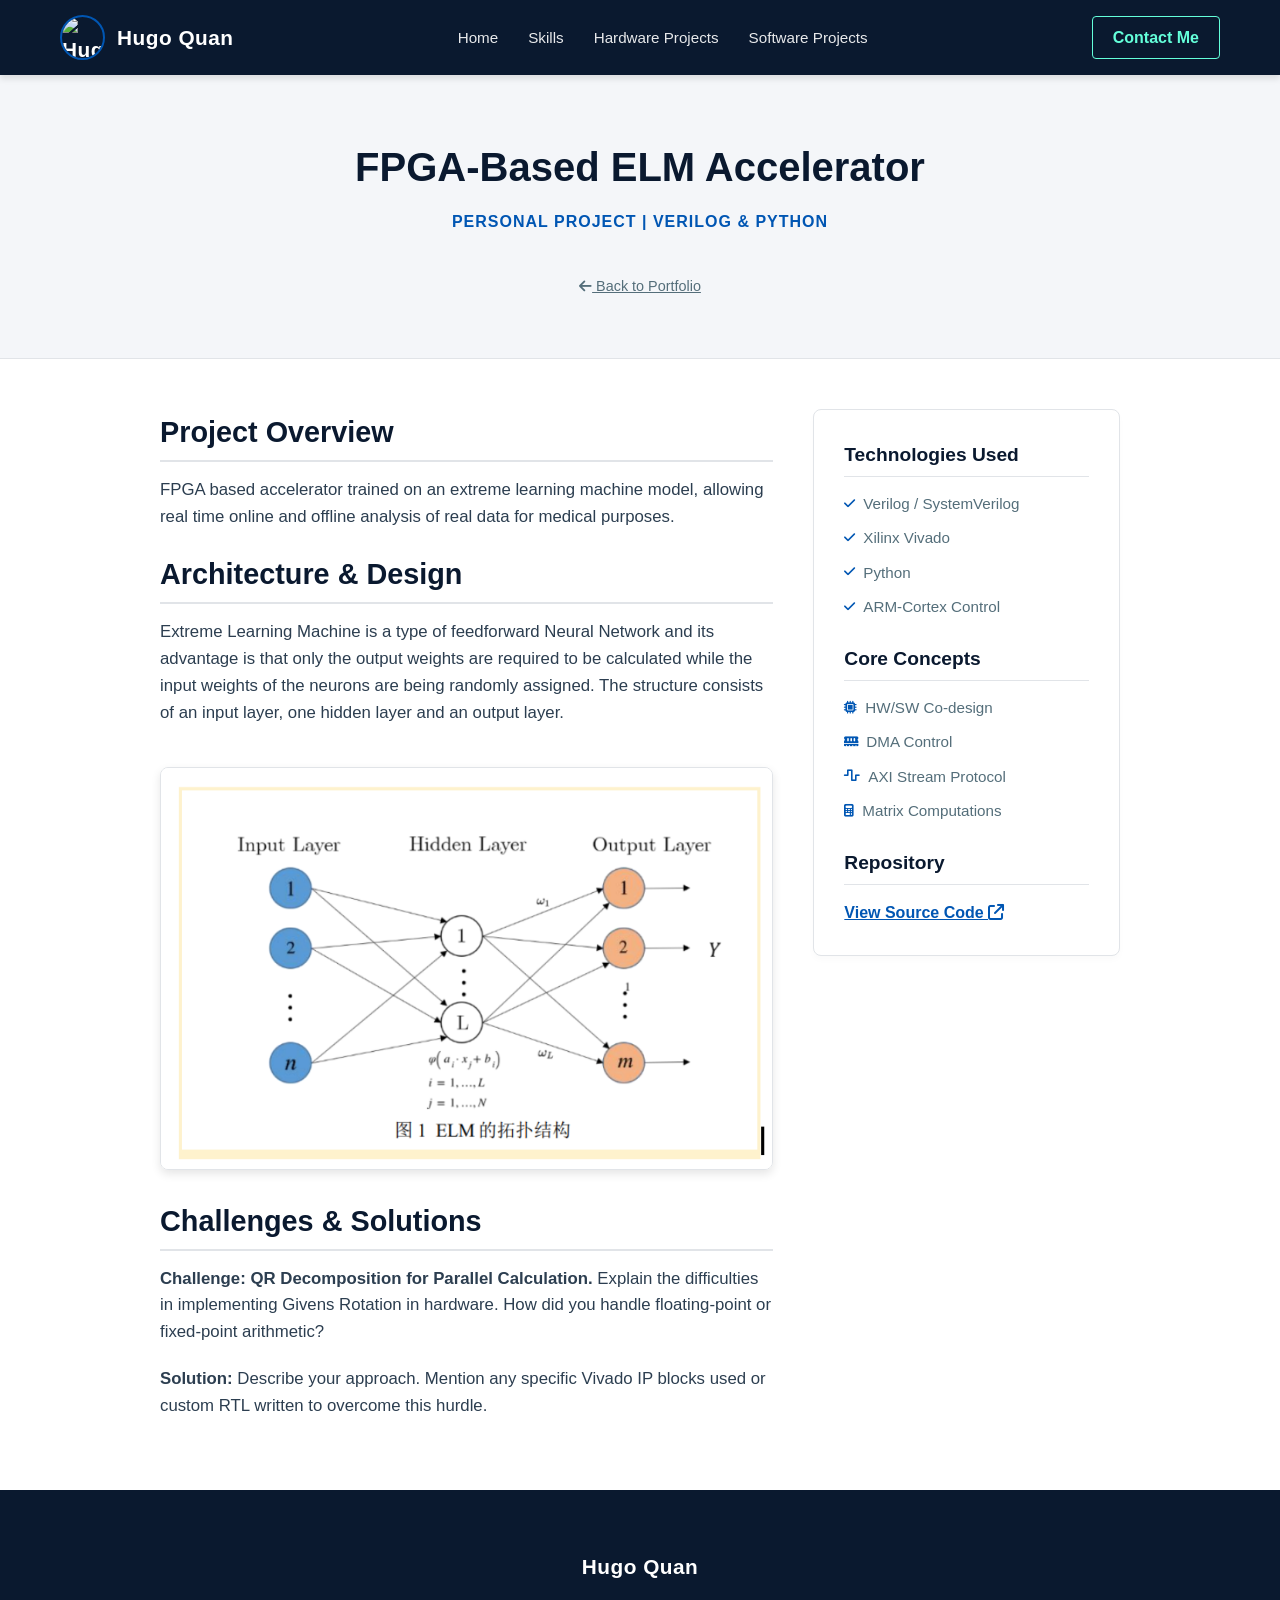
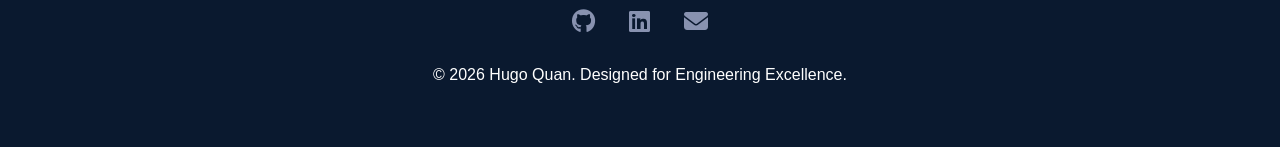
==== elm.html @ 3f8b1c7d "Major portfolio update: new professional theme and project sub-pages" ====
<!DOCTYPE html>
<html lang="en">
<head>
    <title>FPGA-Based ELM Accelerator | Hugo Quan</title>
    <meta charset="UTF-8">
    <meta name="viewport" content="width=device-width, initial-scale=1.0">
    <link rel="stylesheet" href="https://cdnjs.cloudflare.com/ajax/libs/font-awesome/6.4.2/css/all.min.css">
    
    <style>
        /* --- CORE STYLES (Keep these identical to your main page) --- */
        :root {
            --bg-body: #ffffff;
            --bg-alt: #f4f6f9;
            --nav-bg: #0a192f;
            --text-main: #2c3e50;
            --text-light: #546e7a;
            --accent: #0056b3;
            --white: #ffffff;
            --border: #e1e4e8;
        }

        * { margin: 0; padding: 0; box-sizing: border-box; font-family: 'Segoe UI', Roboto, Helvetica, Arial, sans-serif; }
        body { background-color: var(--bg-body); color: var(--text-main); line-height: 1.6; }
        a { text-decoration: none; color: inherit; transition: 0.3s; }
        ul { list-style: none; }

        /* --- NAVIGATION --- */
        .nav { background-color: var(--nav-bg); color: var(--white); position: sticky; top: 0; z-index: 1000; box-shadow: 0 4px 6px rgba(0,0,0,0.1); }
        nav { max-width: 1200px; margin: 0 auto; display: flex; justify-content: space-between; align-items: center; padding: 15px 20px; }
        .logo { display: flex; align-items: center; gap: 12px; font-weight: 700; font-size: 1.3rem; letter-spacing: 0.5px; }
        .logo img { height: 45px; width: 45px; border-radius: 50%; border: 2px solid var(--accent); object-fit: cover; }
        #display { display: flex; gap: 30px; }
        #display li a { font-size: 0.95rem; font-weight: 500; opacity: 0.9; position: relative; }
        #display li a:hover { opacity: 1; color: #64ffda; }
        .contact-btn { background-color: transparent; border: 1px solid #64ffda; color: #64ffda; padding: 8px 20px; border-radius: 4px; font-weight: bold; transition: 0.3s; }
        .contact-btn:hover { background-color: rgba(100, 255, 218, 0.1); }

        /* --- PROJECT DETAIL SPECIFIC STYLES --- */
        .project-header { background-color: var(--bg-alt); padding: 60px 20px; text-align: center; border-bottom: 1px solid var(--border); }
        .project-header h1 { font-size: 2.5rem; color: var(--nav-bg); margin-bottom: 10px; }
        .project-meta { font-size: 1rem; color: var(--accent); font-weight: bold; text-transform: uppercase; letter-spacing: 1px; margin-bottom: 20px; }
        .back-link { display: inline-block; margin-top: 20px; font-size: 0.9rem; color: var(--text-light); text-decoration: underline; }
        .back-link:hover { color: var(--accent); }

        .project-container { max-width: 1000px; margin: 50px auto; padding: 0 20px; display: grid; grid-template-columns: 2fr 1fr; gap: 40px; }
        
        .main-content h2 { font-size: 1.8rem; color: var(--nav-bg); margin-bottom: 15px; border-bottom: 2px solid var(--border); padding-bottom: 5px; }
        .main-content p { margin-bottom: 20px; font-size: 1.05rem; color: var(--text-main); }
        .main-content img { width: 100%; border-radius: 8px; margin: 20px 0; box-shadow: 0 4px 10px rgba(0,0,0,0.1); border: 1px solid var(--border); }
        
        .sidebar { background: var(--white); padding: 30px; border-radius: 8px; border: 1px solid var(--border); box-shadow: 0 4px 6px rgba(0,0,0,0.02); align-self: start; }
        .sidebar h3 { font-size: 1.2rem; color: var(--nav-bg); margin-bottom: 15px; border-bottom: 1px solid var(--border); padding-bottom: 5px; }
        .sidebar ul { margin-bottom: 25px; }
        .sidebar ul li { margin-bottom: 10px; font-size: 0.95rem; color: var(--text-light); display: flex; align-items: center; gap: 8px; }
        .sidebar ul li i { color: var(--accent); font-size: 0.8rem; }
        
        /* --- FOOTER --- */
        footer { background-color: var(--nav-bg); color: var(--white); padding: 60px 20px; text-align: center; margin-top: 50px; }
        .footer-socials { margin: 20px 0; }
        .footer-socials a { font-size: 1.5rem; margin: 0 15px; color: #8892b0; transition: 0.3s; }
        .footer-socials a:hover { color: #64ffda; transform: translateY(-3px); }

        @media (max-width: 768px) {
            .project-container { grid-template-columns: 1fr; }
        }
    </style>
</head>

<body>

    <section class="nav">
        <nav>
            <div class="logo">
                <img src="assets/HQ.JPG" alt="Hugo"> 
                <span>Hugo Quan</span>
            </div>
            <ul id="display">
                <li><a href="index copy.html">Home</a></li>
                <li><a href="index copy.html">Skills</a></li>
                <li><a href="index copy.html">Hardware Projects</a></li>
                <li><a href="index copy.html">Software Projects</a></li>
            </ul>
            <a href="mailto:h2quan@uwaterloo.ca" class="contact-btn">Contact Me</a>
        </nav>
    </section>

    <header class="project-header">
        <h1>FPGA-Based ELM Accelerator</h1>
        <div class="project-meta">Personal Project | Verilog & Python</div>
        <a href="index.html" class="back-link"><i class="fa-solid fa-arrow-left"></i> Back to Portfolio</a>
    </header>

    <div class="project-container">
        
        <div class="main-content">
            <h2>Project Overview</h2>
            <p>FPGA based accelerator trained on an extreme learning machine model, 
                allowing real time online and offline analysis of real data for medical purposes.
            </p>
            <h2>Architecture & Design</h2>
            <p>
                Extreme Learning Machine is a type of feedforward Neural Network and its advantage is that only the output weights are required to be calculated
                while the input weights of the neurons are being randomly assigned. The structure consists of an input layer, one hidden layer and an
                output layer. 
            </p>
            <img src="assets/ELMBaseStructure.png" alt="FPGA Block Diagram Schematic">

            <h2>Challenges & Solutions</h2>
            <p><strong>Challenge: QR Decomposition for Parallel Calculation.</strong> 
                Explain the difficulties in implementing Givens Rotation in hardware. 
                How did you handle floating-point or fixed-point arithmetic? 
            
            </p>
            <p><strong>Solution:</strong> Describe your approach. Mention any specific Vivado IP blocks used or custom RTL written to overcome this hurdle.</p>
        </div>

        <div class="sidebar">
            <h3>Technologies Used</h3>
            <ul>
                <li><i class="fa-solid fa-check"></i> Verilog / SystemVerilog</li>
                <li><i class="fa-solid fa-check"></i> Xilinx Vivado</li>
                <li><i class="fa-solid fa-check"></i> Python</li>
                <li><i class="fa-solid fa-check"></i> ARM-Cortex Control</li>
            </ul>

            <h3>Core Concepts</h3>
            <ul>
                <li><i class="fa-solid fa-microchip"></i> HW/SW Co-design</li>
                <li><i class="fa-solid fa-memory"></i> DMA Control</li>
                <li><i class="fa-solid fa-wave-square"></i> AXI Stream Protocol</li>
                <li><i class="fa-solid fa-calculator"></i> Matrix Computations</li>
            </ul>

            <h3>Repository</h3>
            <a href="https://github.com/TheRealHugoQuan" target="_blank" style="color: var(--accent); font-weight: bold; text-decoration: underline;">View Source Code <i class="fa-solid fa-arrow-up-right-from-square"></i></a>
        </div>
    </div>

    <footer>
        <div class="logo" style="justify-content: center; margin-bottom: 20px;">
            <span>Hugo Quan</span>
        </div>
        <div class="footer-socials">
            <a href="https://github.com/TheRealHugoQuan"><i class="fa-brands fa-github"></i></a>
            <a href="https://www.linkedin.com/in/hugoquan21015604/"><i class="fa-brands fa-linkedin"></i></a>
            <a href="mailto:h2quan@uwaterloo.ca"><i class="fa-solid fa-envelope"></i></a>
        </div>
        <p>&copy; 2026 Hugo Quan. Designed for Engineering Excellence.</p>
    </footer>

</body>
</html>
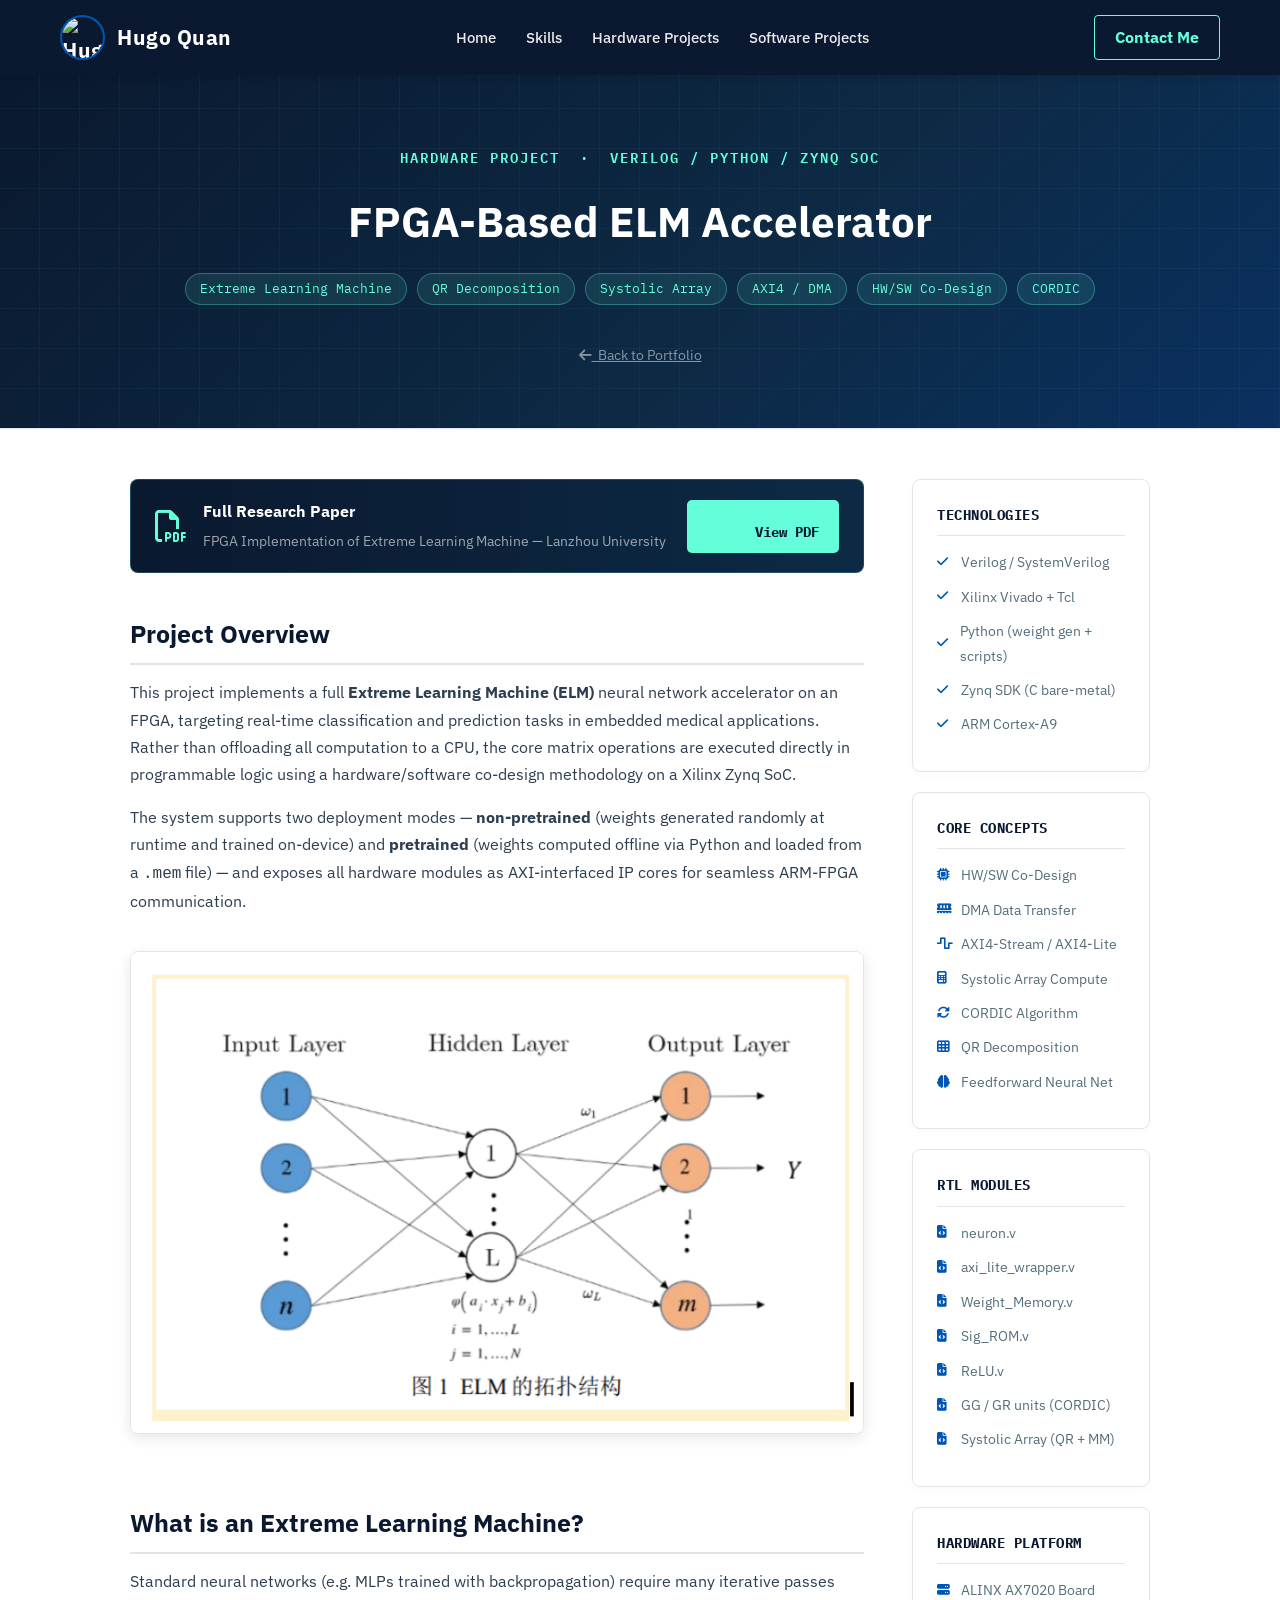
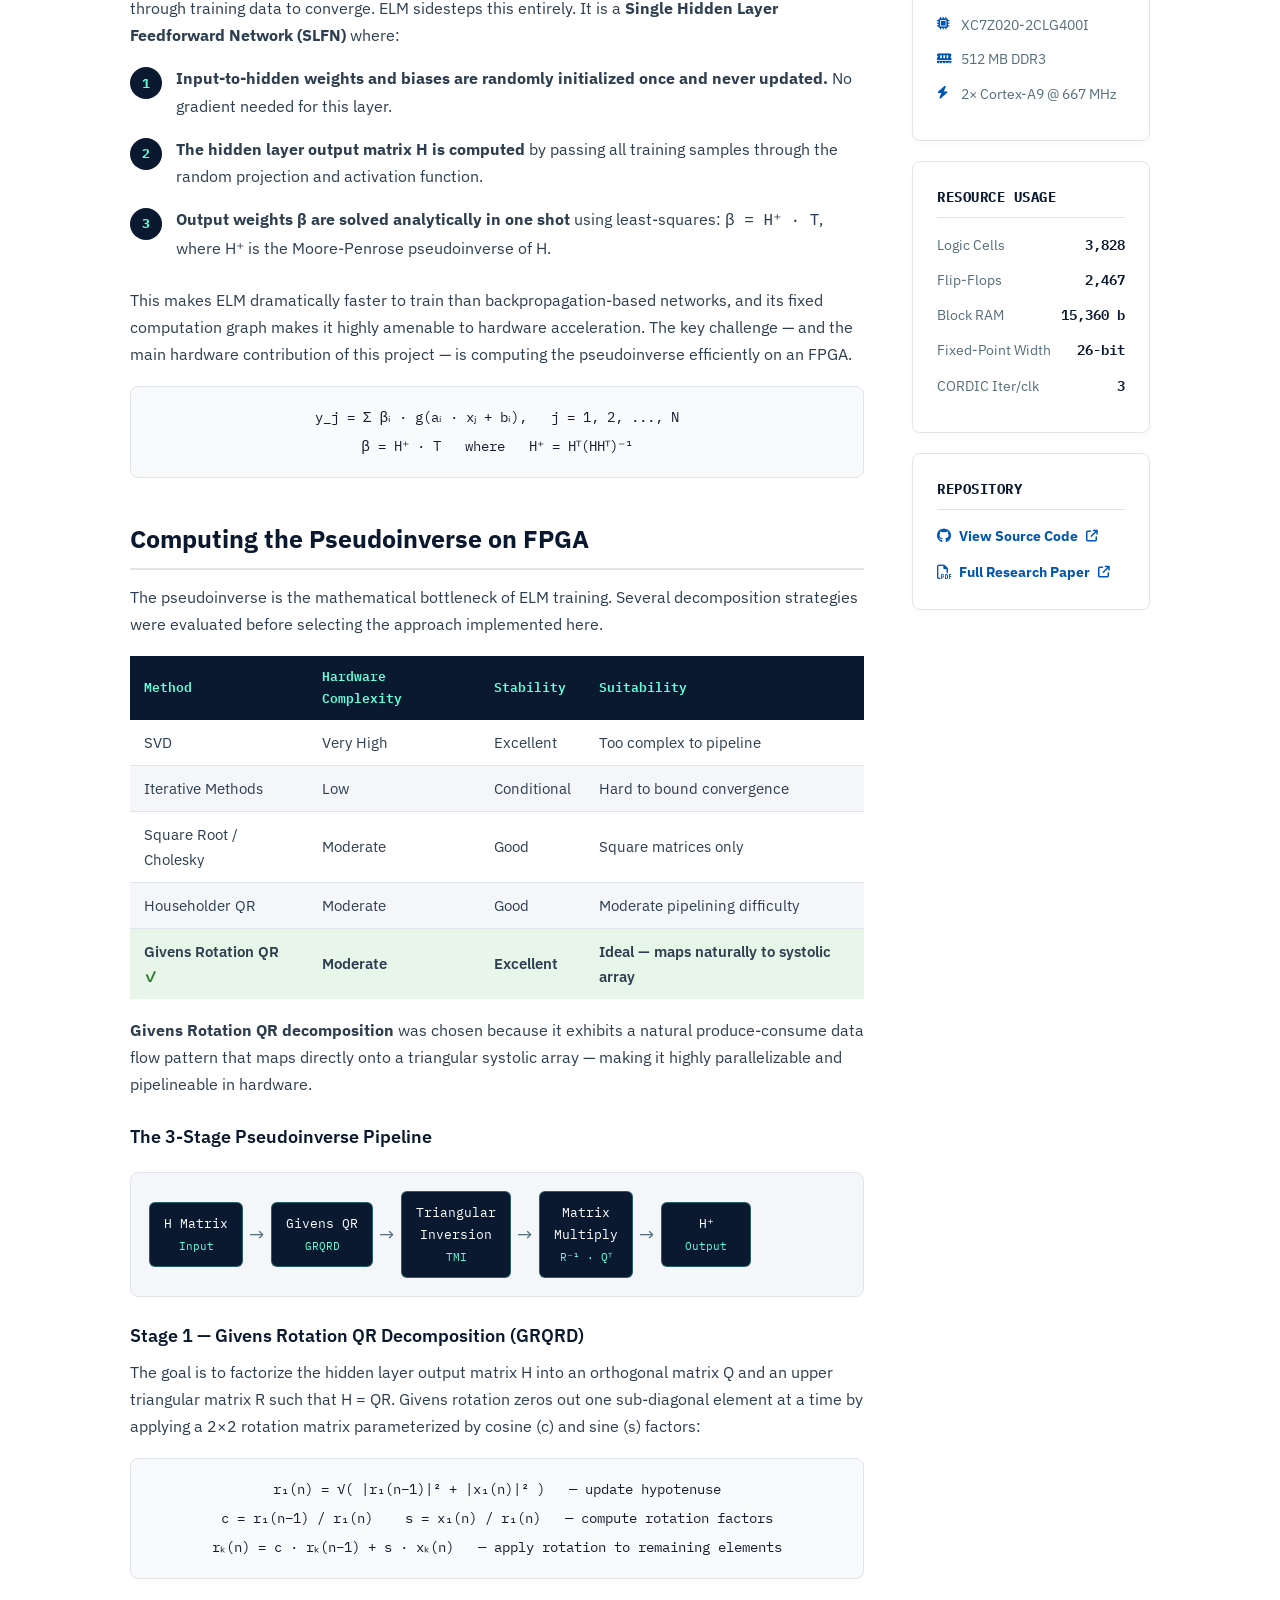
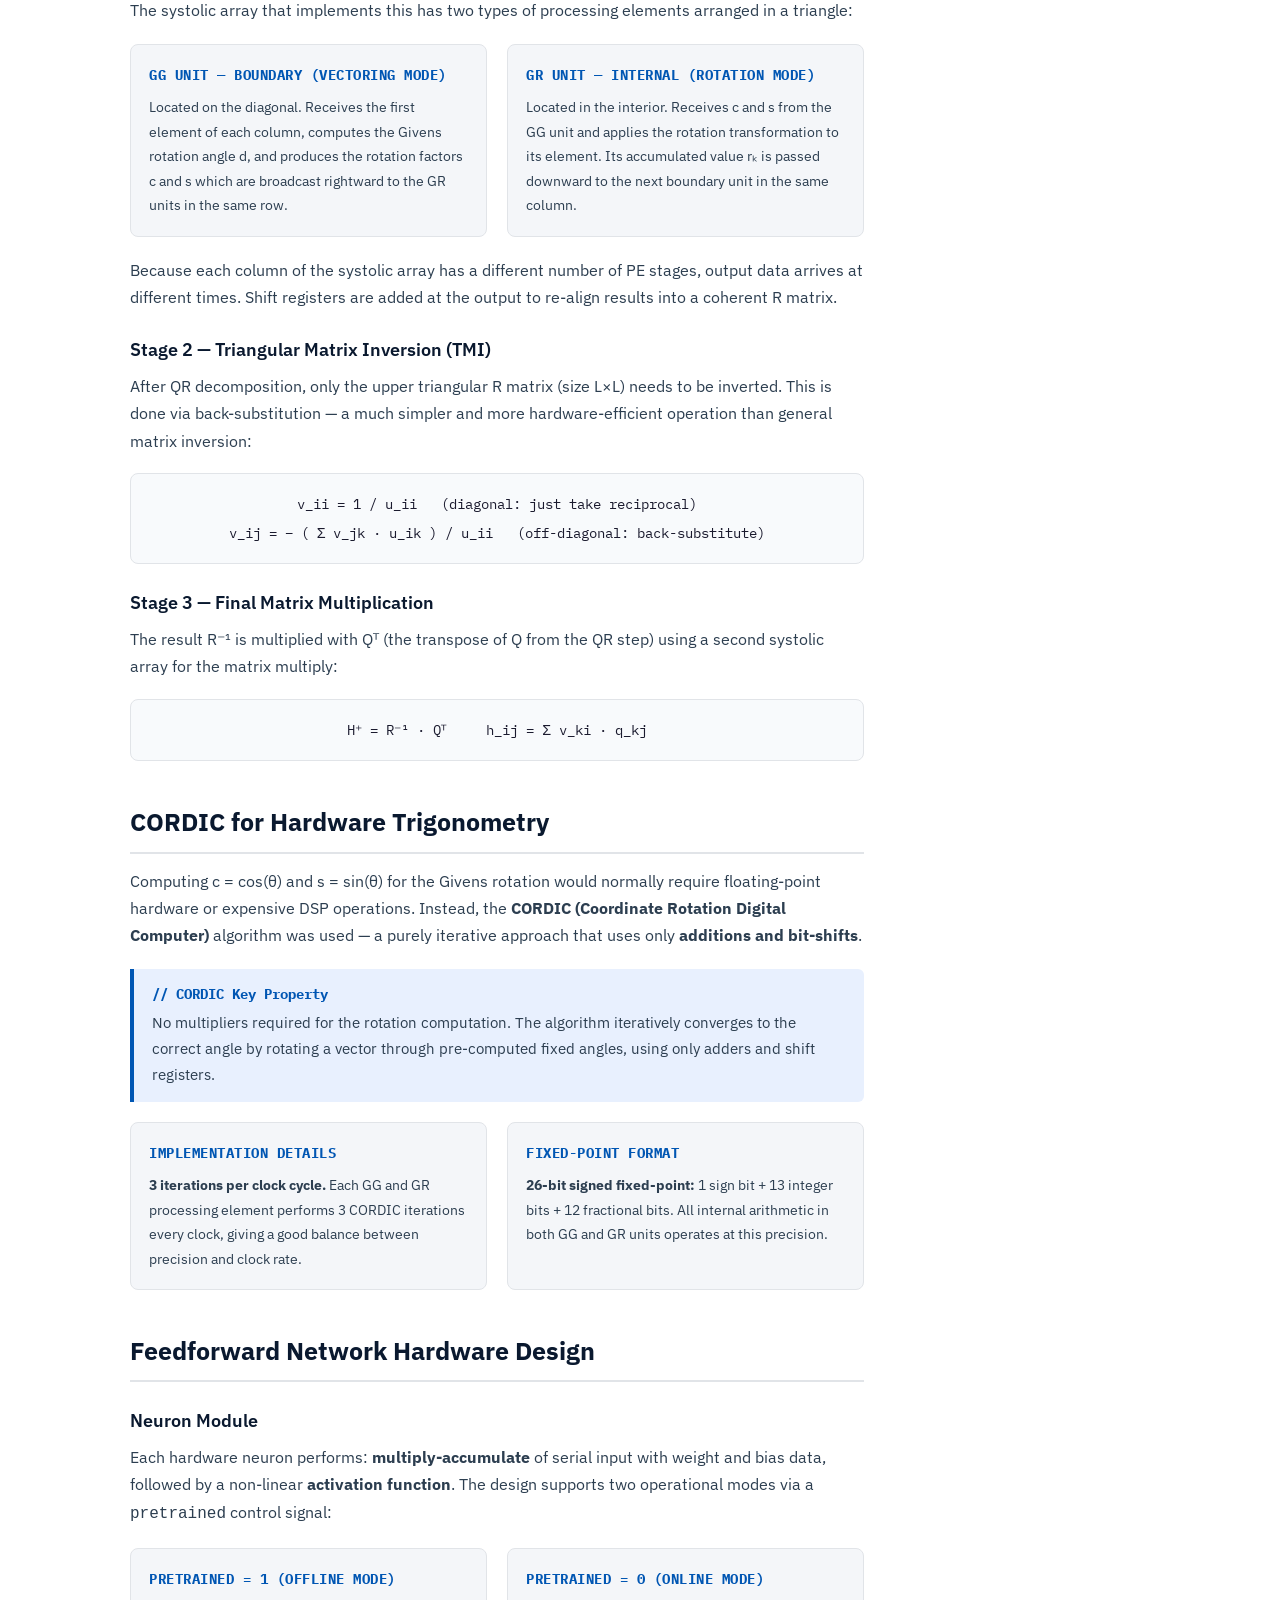
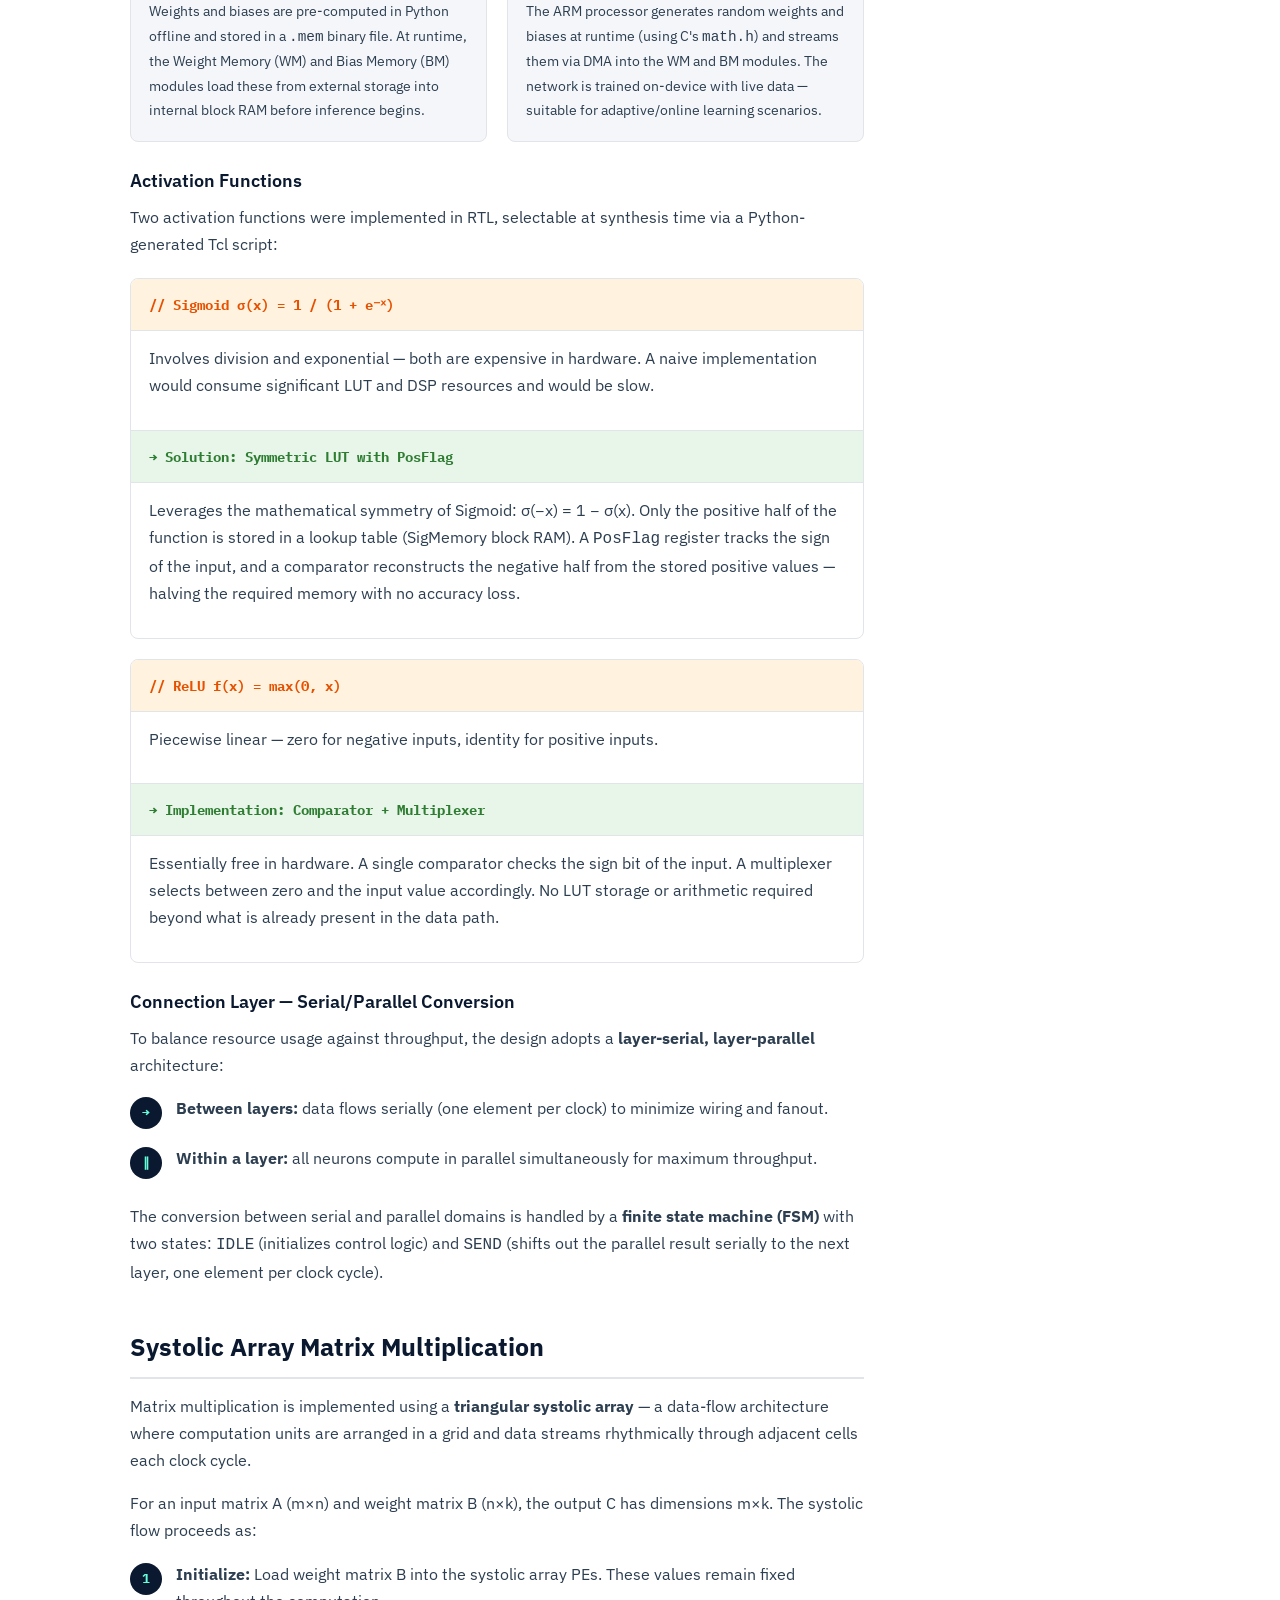
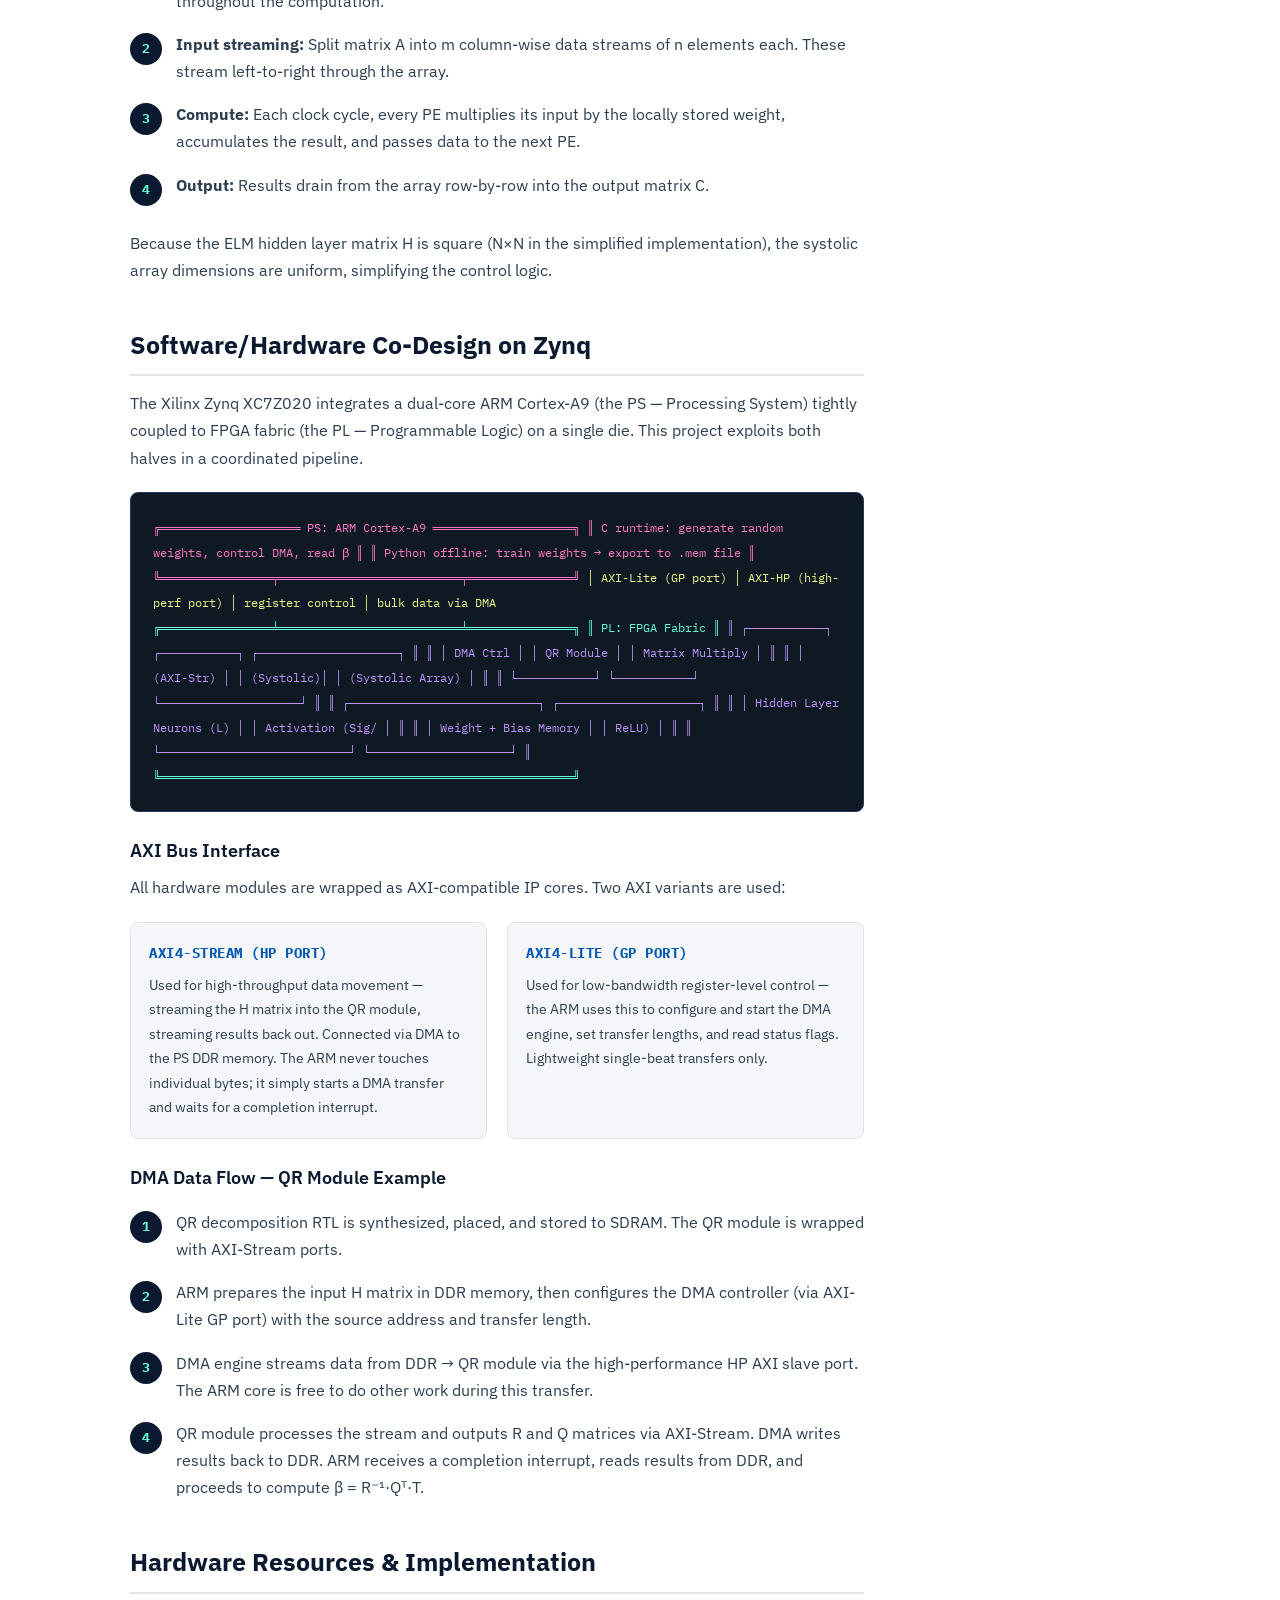
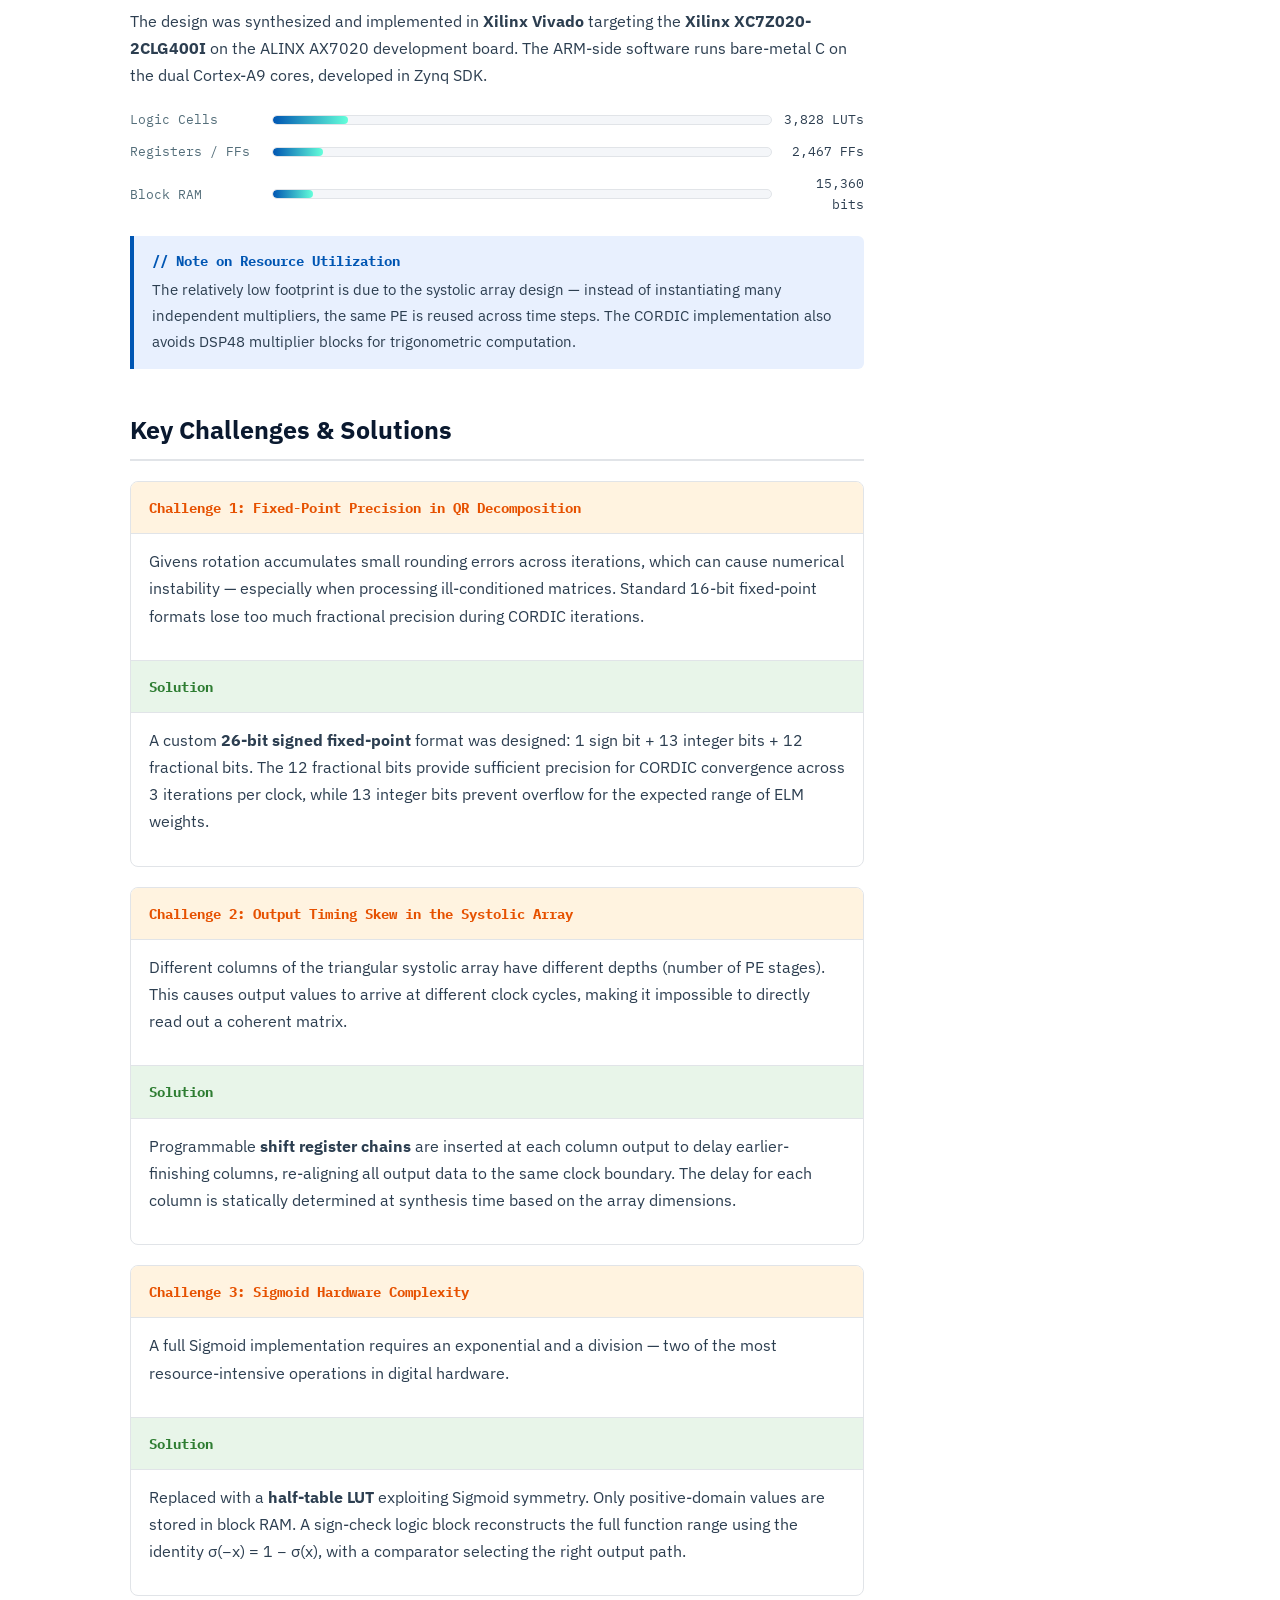
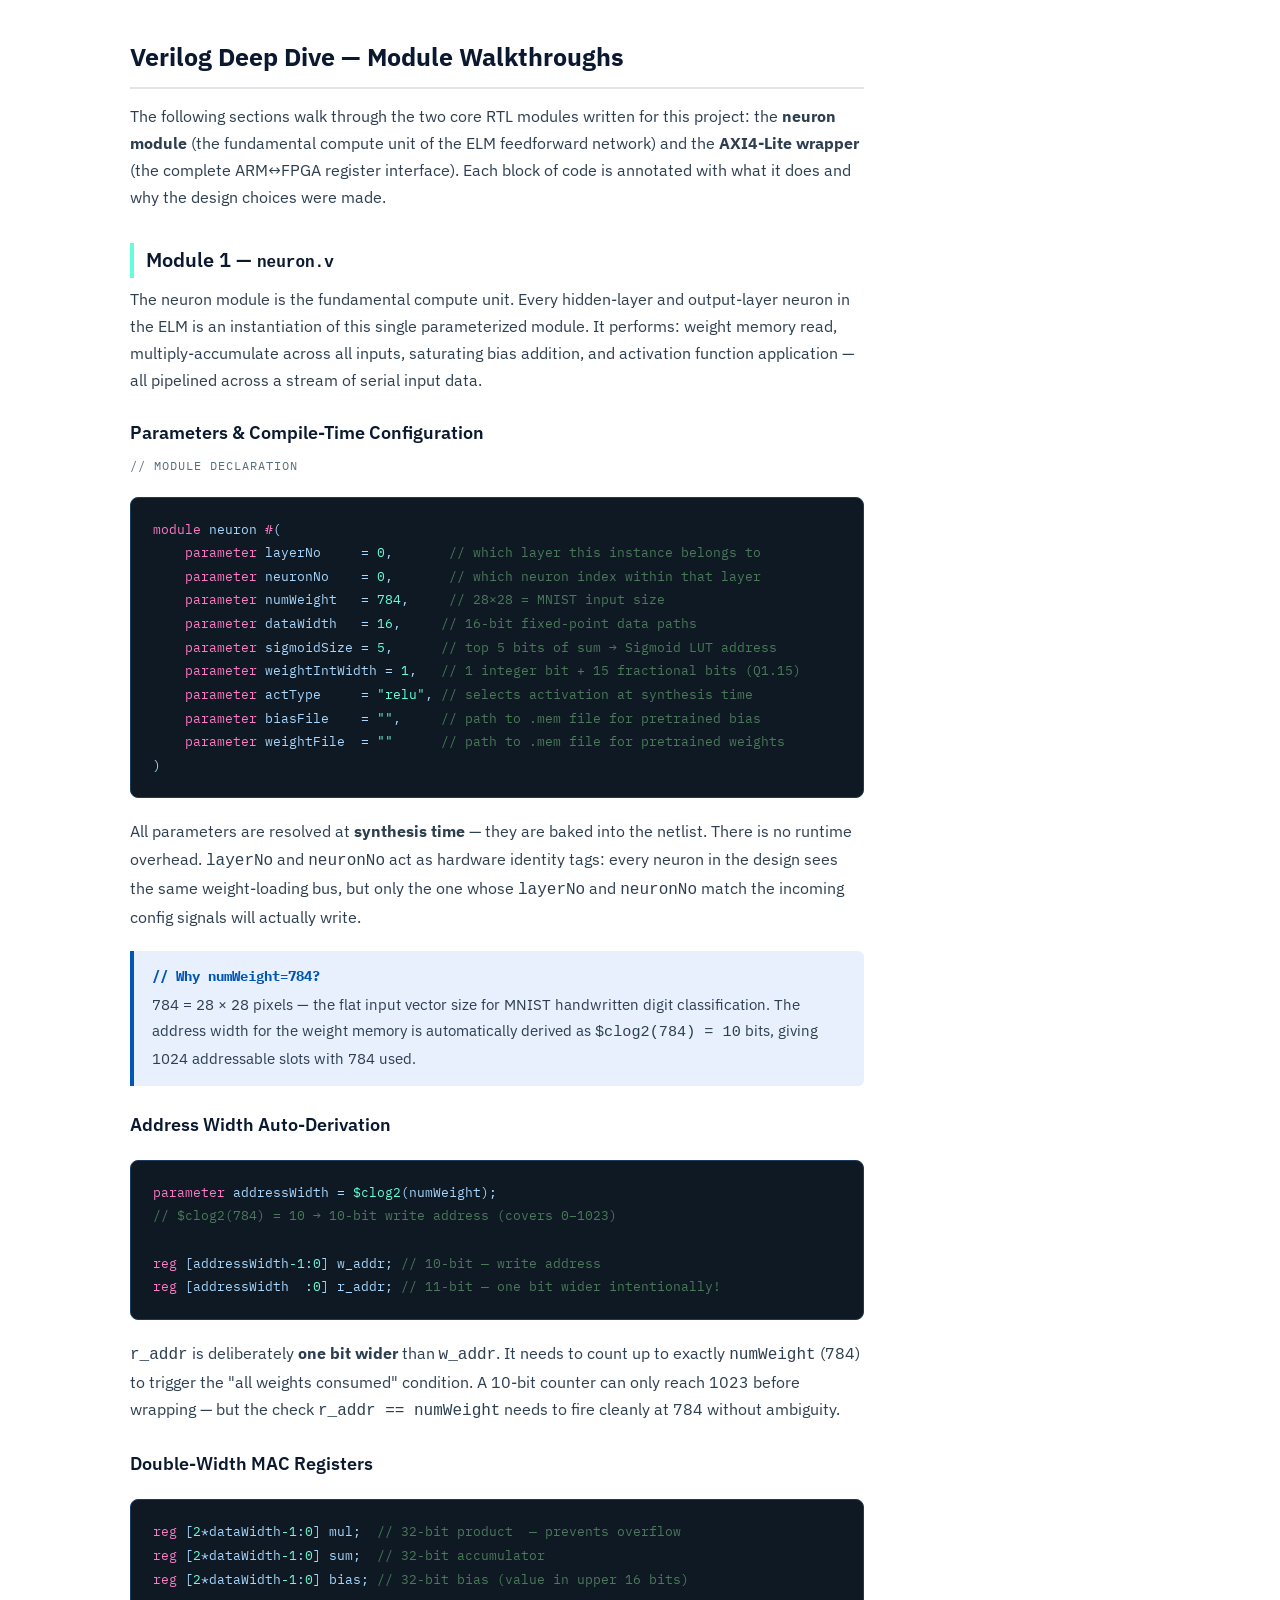
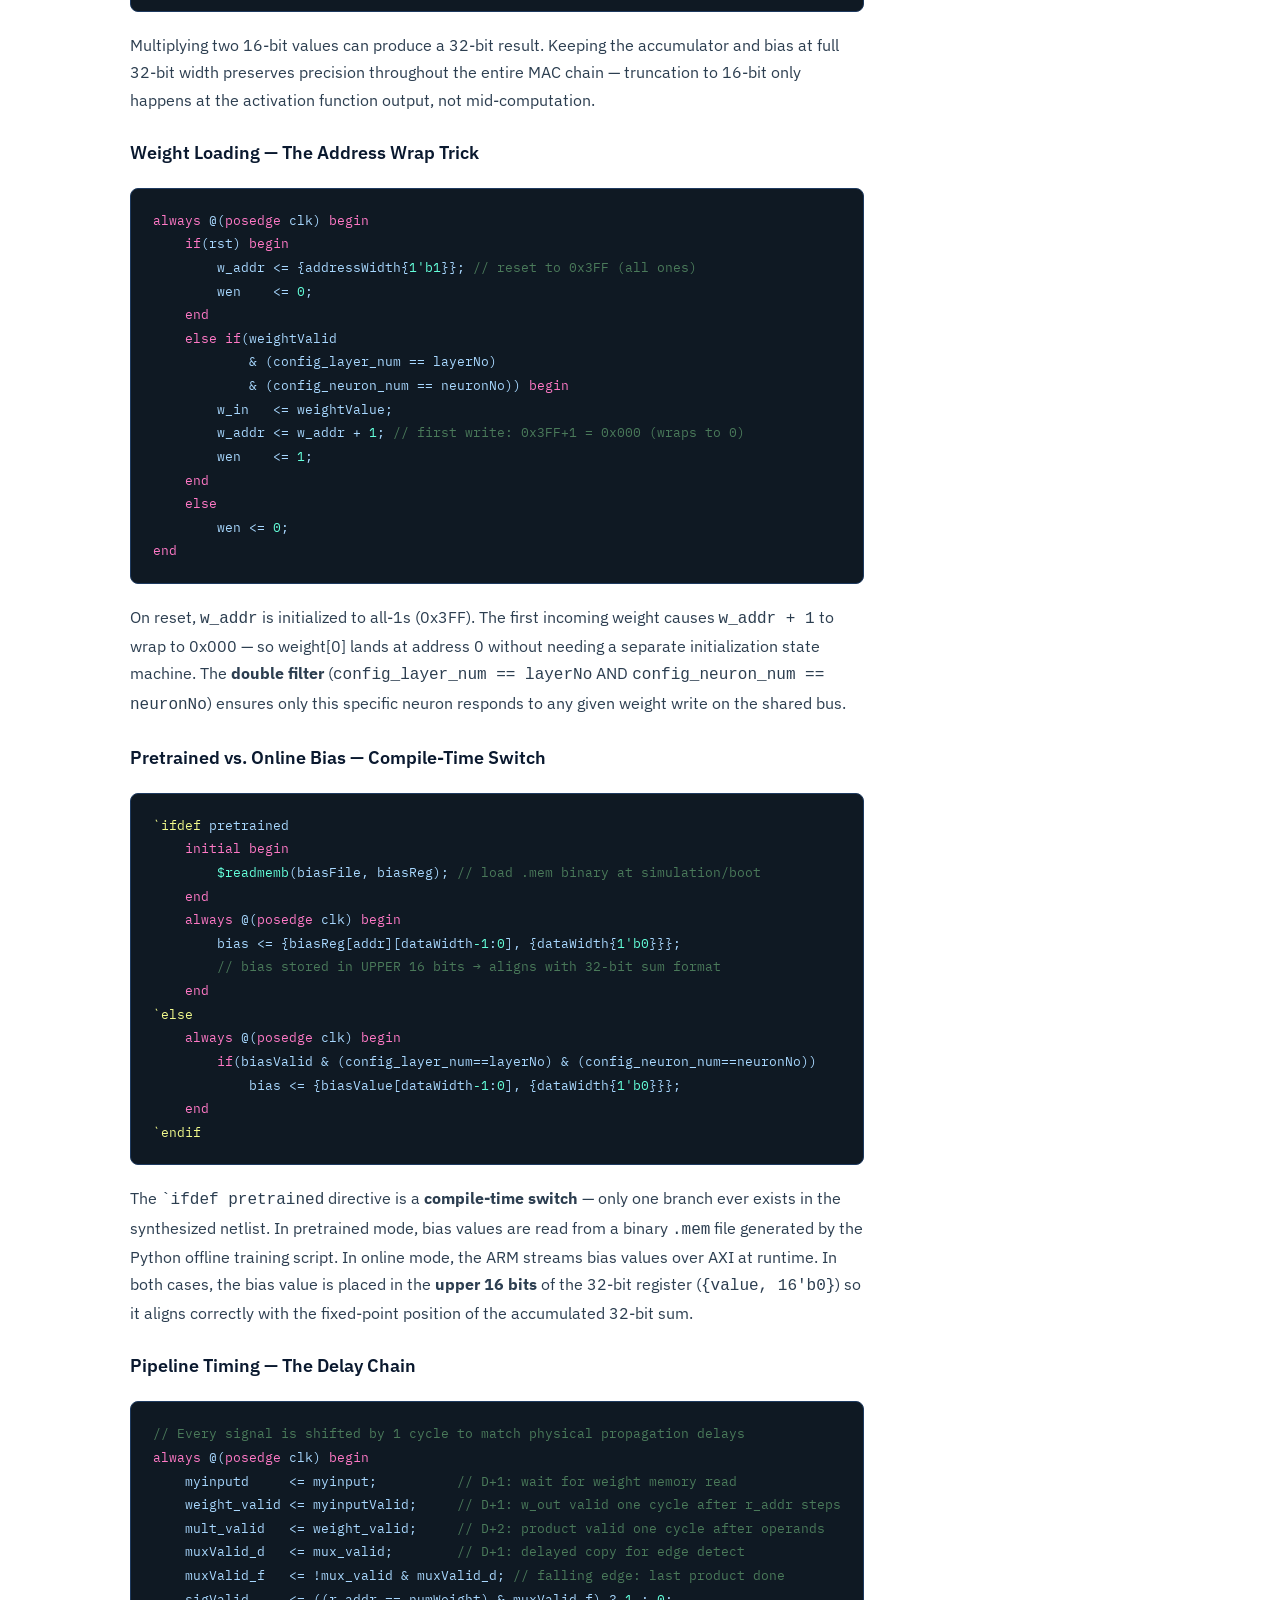
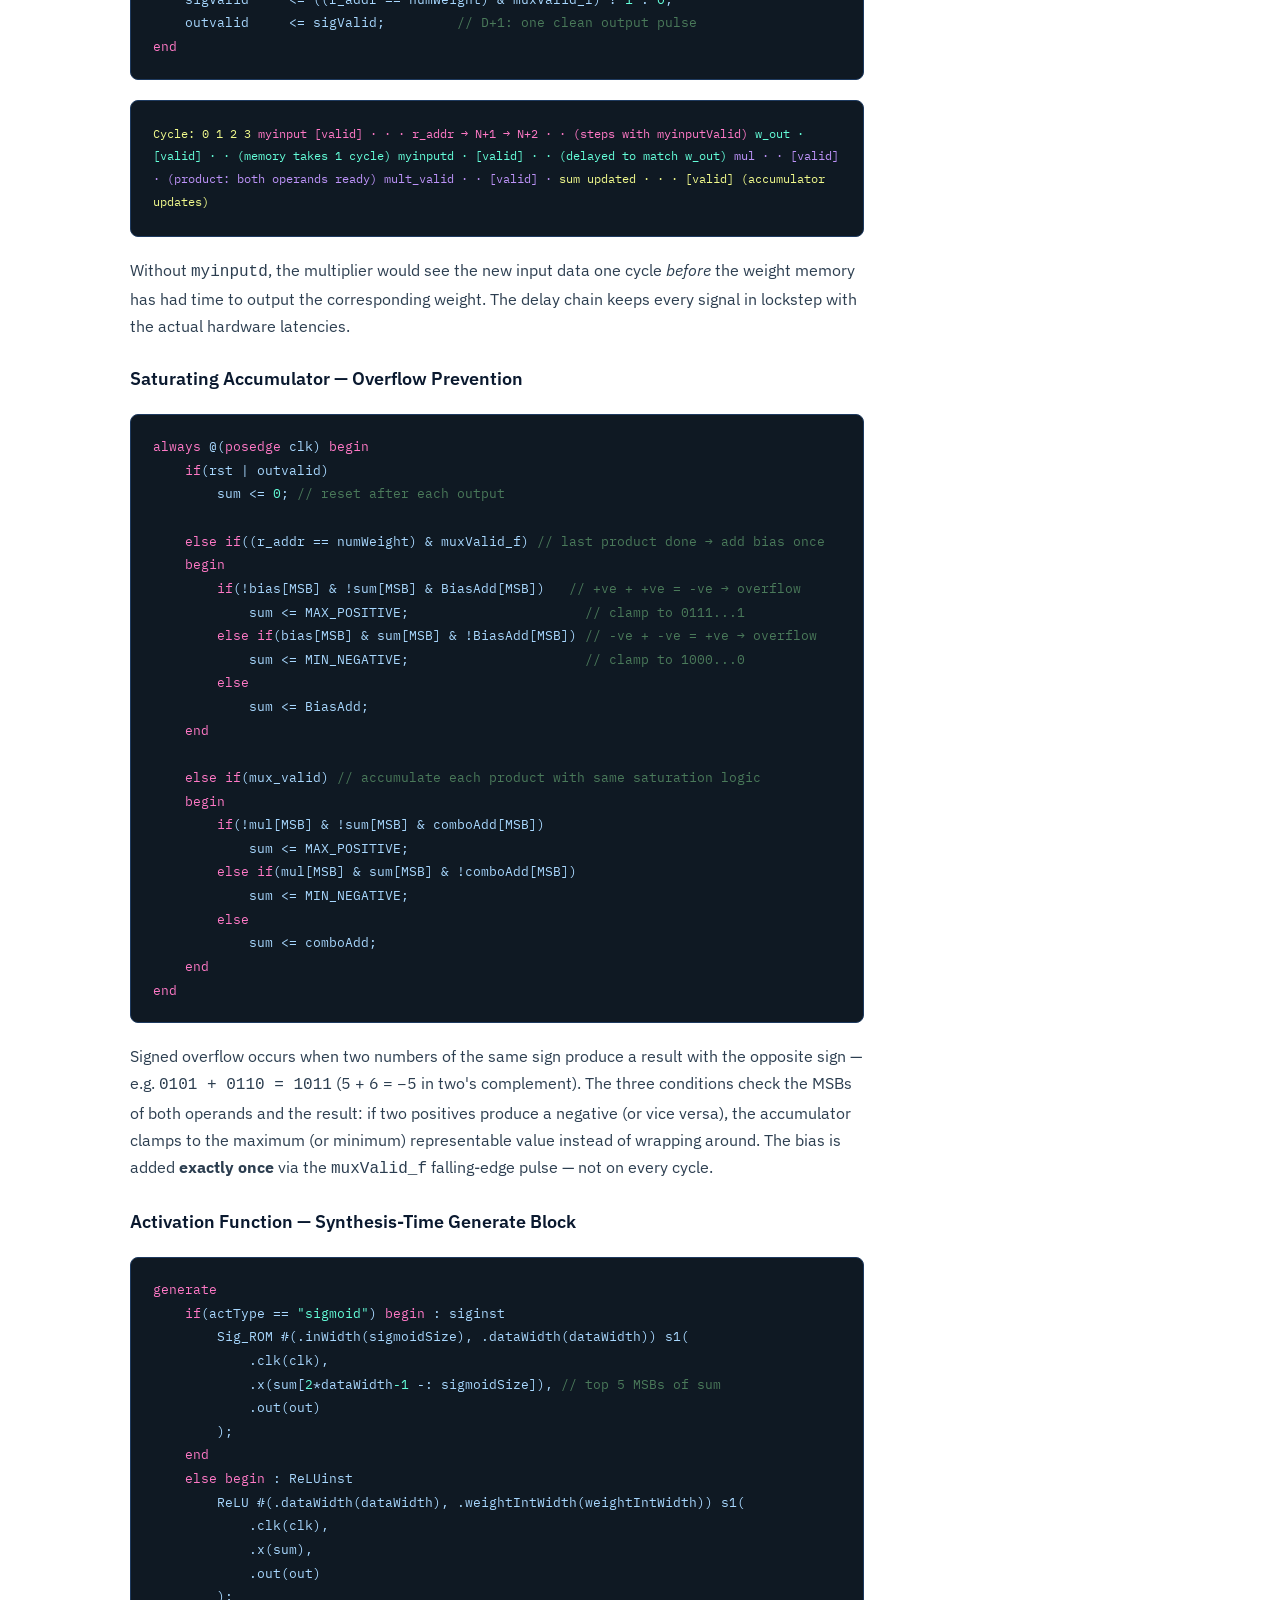
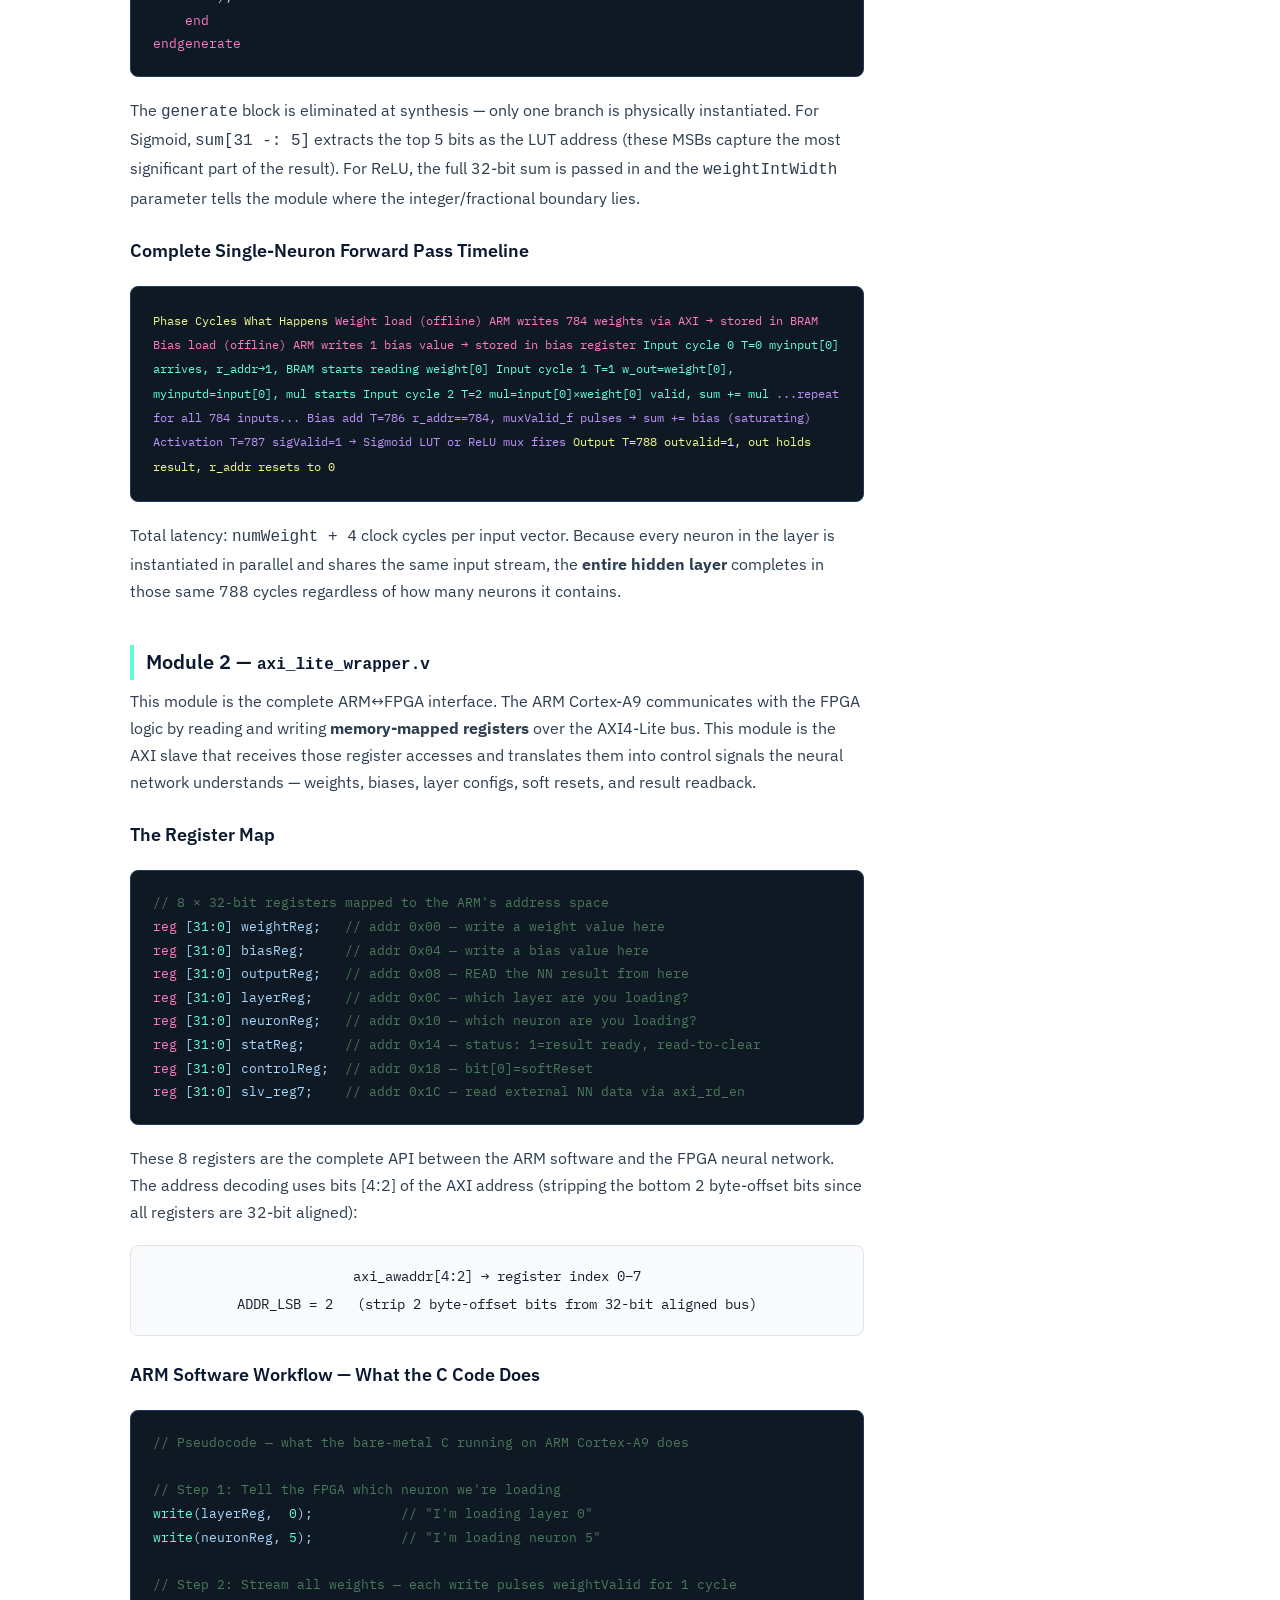
==== commit eb3a390a: "Update elm.html" ====
--- a/elm.html
+++ b/elm.html
@@ -5,9 +5,9 @@
     <meta charset="UTF-8">
     <meta name="viewport" content="width=device-width, initial-scale=1.0">
     <link rel="stylesheet" href="https://cdnjs.cloudflare.com/ajax/libs/font-awesome/6.4.2/css/all.min.css">
-    
+    <link href="https://fonts.googleapis.com/css2?family=IBM+Plex+Mono:wght@400;600&family=IBM+Plex+Sans:wght@300;400;500;600;700&display=swap" rel="stylesheet">
+
     <style>
-        /* --- CORE STYLES (Keep these identical to your main page) --- */
         :root {
             --bg-body: #ffffff;
             --bg-alt: #f4f6f9;
@@ -17,127 +17,1130 @@
             --accent: #0056b3;
             --white: #ffffff;
             --border: #e1e4e8;
-        }
-
-        * { margin: 0; padding: 0; box-sizing: border-box; font-family: 'Segoe UI', Roboto, Helvetica, Arial, sans-serif; }
-        body { background-color: var(--bg-body); color: var(--text-main); line-height: 1.6; }
+
+            /* Extended palette */
+            --accent-teal: #64ffda;
+            --accent-gold: #e8a020;
+            --chip-bg: #0d2137;
+            --code-bg: #0f1923;
+            --code-border: #1e3a5f;
+            --tag-bg: #e8f0fe;
+            --tag-color: #1a56db;
+            --section-divider: #d0d7de;
+        }
+
+        * { margin: 0; padding: 0; box-sizing: border-box; }
+        body {
+            background-color: var(--bg-body);
+            color: var(--text-main);
+            line-height: 1.7;
+            font-family: 'IBM Plex Sans', sans-serif;
+        }
         a { text-decoration: none; color: inherit; transition: 0.3s; }
         ul { list-style: none; }
 
-        /* --- NAVIGATION --- */
+        /* ── NAV ── */
         .nav { background-color: var(--nav-bg); color: var(--white); position: sticky; top: 0; z-index: 1000; box-shadow: 0 4px 6px rgba(0,0,0,0.1); }
         nav { max-width: 1200px; margin: 0 auto; display: flex; justify-content: space-between; align-items: center; padding: 15px 20px; }
         .logo { display: flex; align-items: center; gap: 12px; font-weight: 700; font-size: 1.3rem; letter-spacing: 0.5px; }
         .logo img { height: 45px; width: 45px; border-radius: 50%; border: 2px solid var(--accent); object-fit: cover; }
         #display { display: flex; gap: 30px; }
-        #display li a { font-size: 0.95rem; font-weight: 500; opacity: 0.9; position: relative; }
-        #display li a:hover { opacity: 1; color: #64ffda; }
-        .contact-btn { background-color: transparent; border: 1px solid #64ffda; color: #64ffda; padding: 8px 20px; border-radius: 4px; font-weight: bold; transition: 0.3s; }
+        #display li a { font-size: 0.95rem; font-weight: 500; opacity: 0.9; }
+        #display li a:hover { opacity: 1; color: var(--accent-teal); }
+        .contact-btn { background-color: transparent; border: 1px solid var(--accent-teal); color: var(--accent-teal); padding: 8px 20px; border-radius: 4px; font-weight: bold; }
         .contact-btn:hover { background-color: rgba(100, 255, 218, 0.1); }
 
-        /* --- PROJECT DETAIL SPECIFIC STYLES --- */
-        .project-header { background-color: var(--bg-alt); padding: 60px 20px; text-align: center; border-bottom: 1px solid var(--border); }
-        .project-header h1 { font-size: 2.5rem; color: var(--nav-bg); margin-bottom: 10px; }
-        .project-meta { font-size: 1rem; color: var(--accent); font-weight: bold; text-transform: uppercase; letter-spacing: 1px; margin-bottom: 20px; }
-        .back-link { display: inline-block; margin-top: 20px; font-size: 0.9rem; color: var(--text-light); text-decoration: underline; }
-        .back-link:hover { color: var(--accent); }
-
-        .project-container { max-width: 1000px; margin: 50px auto; padding: 0 20px; display: grid; grid-template-columns: 2fr 1fr; gap: 40px; }
-        
-        .main-content h2 { font-size: 1.8rem; color: var(--nav-bg); margin-bottom: 15px; border-bottom: 2px solid var(--border); padding-bottom: 5px; }
-        .main-content p { margin-bottom: 20px; font-size: 1.05rem; color: var(--text-main); }
-        .main-content img { width: 100%; border-radius: 8px; margin: 20px 0; box-shadow: 0 4px 10px rgba(0,0,0,0.1); border: 1px solid var(--border); }
-        
-        .sidebar { background: var(--white); padding: 30px; border-radius: 8px; border: 1px solid var(--border); box-shadow: 0 4px 6px rgba(0,0,0,0.02); align-self: start; }
-        .sidebar h3 { font-size: 1.2rem; color: var(--nav-bg); margin-bottom: 15px; border-bottom: 1px solid var(--border); padding-bottom: 5px; }
-        .sidebar ul { margin-bottom: 25px; }
-        .sidebar ul li { margin-bottom: 10px; font-size: 0.95rem; color: var(--text-light); display: flex; align-items: center; gap: 8px; }
-        .sidebar ul li i { color: var(--accent); font-size: 0.8rem; }
-        
-        /* --- FOOTER --- */
-        footer { background-color: var(--nav-bg); color: var(--white); padding: 60px 20px; text-align: center; margin-top: 50px; }
+        /* ── PROJECT HEADER ── */
+        .project-header {
+            background: linear-gradient(135deg, var(--nav-bg) 0%, #0d2a45 60%, #0a3060 100%);
+            padding: 70px 20px 60px;
+            text-align: center;
+            border-bottom: 1px solid var(--border);
+            position: relative;
+            overflow: hidden;
+        }
+        .project-header::before {
+            content: '';
+            position: absolute;
+            inset: 0;
+            background-image: repeating-linear-gradient(
+                0deg, transparent, transparent 39px, rgba(100,255,218,0.04) 39px, rgba(100,255,218,0.04) 40px
+            ), repeating-linear-gradient(
+                90deg, transparent, transparent 39px, rgba(100,255,218,0.04) 39px, rgba(100,255,218,0.04) 40px
+            );
+        }
+        .project-header h1 {
+            font-size: 2.6rem;
+            color: var(--white);
+            margin-bottom: 10px;
+            font-weight: 700;
+            position: relative;
+        }
+        .project-meta {
+            font-size: 0.85rem;
+            color: var(--accent-teal);
+            font-weight: 600;
+            text-transform: uppercase;
+            letter-spacing: 2px;
+            margin-bottom: 18px;
+            font-family: 'IBM Plex Mono', monospace;
+            position: relative;
+        }
+        .header-tags { display: flex; gap: 10px; justify-content: center; flex-wrap: wrap; margin: 16px 0; position: relative; }
+        .header-tag {
+            background: rgba(100,255,218,0.1);
+            border: 1px solid rgba(100,255,218,0.3);
+            color: var(--accent-teal);
+            padding: 4px 14px;
+            border-radius: 20px;
+            font-size: 0.8rem;
+            font-family: 'IBM Plex Mono', monospace;
+        }
+        .back-link { display: inline-block; margin-top: 22px; font-size: 0.9rem; color: rgba(255,255,255,0.5); text-decoration: underline; position: relative; }
+        .back-link:hover { color: var(--accent-teal); }
+
+        /* ── LAYOUT ── */
+        .project-container { max-width: 1060px; margin: 50px auto; padding: 0 20px; display: grid; grid-template-columns: 2fr 1fr; gap: 48px; align-items: start; }
+
+        /* ── MAIN CONTENT ── */
+        .main-content h2 {
+            font-size: 1.55rem;
+            color: var(--nav-bg);
+            margin: 40px 0 14px;
+            padding-bottom: 8px;
+            border-bottom: 2px solid var(--border);
+            font-weight: 700;
+        }
+        .main-content h2:first-child { margin-top: 0; }
+        .main-content h3 {
+            font-size: 1.1rem;
+            color: var(--nav-bg);
+            margin: 24px 0 8px;
+            font-weight: 600;
+        }
+        .main-content p { margin-bottom: 16px; font-size: 1rem; color: var(--text-main); }
+        .main-content img { width: 100%; border-radius: 8px; margin: 20px 0; box-shadow: 0 4px 14px rgba(0,0,0,0.1); border: 1px solid var(--border); }
+
+        /* PDF Banner */
+        .pdf-banner {
+            display: flex;
+            align-items: center;
+            gap: 16px;
+            background: linear-gradient(90deg, #0a192f, #0d2a45);
+            color: white;
+            padding: 18px 24px;
+            border-radius: 8px;
+            margin-bottom: 32px;
+            border: 1px solid rgba(100,255,218,0.2);
+        }
+        .pdf-banner i { font-size: 2rem; color: var(--accent-teal); flex-shrink: 0; }
+        .pdf-banner-text { flex: 1; }
+        .pdf-banner-text strong { display: block; font-size: 1rem; margin-bottom: 2px; }
+        .pdf-banner-text span { font-size: 0.85rem; opacity: 0.6; }
+        .pdf-btn {
+            background: var(--accent-teal);
+            color: #0a192f;
+            padding: 9px 20px;
+            border-radius: 5px;
+            font-weight: 700;
+            font-size: 0.85rem;
+            white-space: nowrap;
+            font-family: 'IBM Plex Mono', monospace;
+        }
+        .pdf-btn:hover { background: #4fd9b8; }
+
+        /* Info callout */
+        .callout {
+            background: var(--tag-bg);
+            border-left: 4px solid var(--accent);
+            border-radius: 0 6px 6px 0;
+            padding: 14px 18px;
+            margin: 20px 0;
+            font-size: 0.95rem;
+        }
+        .callout strong { color: var(--accent); display: block; margin-bottom: 4px; font-family: 'IBM Plex Mono', monospace; font-size: 0.85rem; }
+
+        /* Code block */
+        .code-block {
+            background: var(--code-bg);
+            border: 1px solid var(--code-border);
+            border-radius: 8px;
+            padding: 20px 22px;
+            margin: 20px 0;
+            overflow-x: auto;
+        }
+        .code-block pre {
+            font-family: 'IBM Plex Mono', monospace;
+            font-size: 0.82rem;
+            color: #a8d8ff;
+            line-height: 1.8;
+            white-space: pre;
+        }
+        .code-block .comment { color: #4a7a5a; }
+        .code-block .keyword { color: #ff79c6; }
+        .code-block .value { color: #64ffda; }
+        .code-block .label { color: #f1fa8c; }
+        .code-label {
+            font-family: 'IBM Plex Mono', monospace;
+            font-size: 0.75rem;
+            color: #546e7a;
+            margin-bottom: 6px;
+            text-transform: uppercase;
+            letter-spacing: 1px;
+        }
+
+        /* Math formula */
+        .formula-block {
+            background: #f8fafc;
+            border: 1px solid var(--border);
+            border-radius: 8px;
+            padding: 16px 22px;
+            margin: 18px 0;
+            font-family: 'IBM Plex Mono', monospace;
+            font-size: 0.9rem;
+            color: #1a1a2e;
+            text-align: center;
+            line-height: 2;
+        }
+
+        /* Step list */
+        .step-list { counter-reset: steps; margin: 16px 0 24px; }
+        .step-item {
+            counter-increment: steps;
+            display: flex;
+            gap: 14px;
+            margin-bottom: 16px;
+            align-items: flex-start;
+        }
+        .step-num {
+            background: var(--nav-bg);
+            color: var(--accent-teal);
+            font-family: 'IBM Plex Mono', monospace;
+            font-size: 0.8rem;
+            font-weight: 700;
+            min-width: 32px;
+            height: 32px;
+            border-radius: 50%;
+            display: flex;
+            align-items: center;
+            justify-content: center;
+            flex-shrink: 0;
+            margin-top: 2px;
+        }
+        .step-item p { margin: 0; }
+
+        /* Pipeline diagram */
+        .pipeline {
+            display: flex;
+            align-items: center;
+            gap: 0;
+            flex-wrap: wrap;
+            margin: 20px 0;
+            background: var(--bg-alt);
+            padding: 18px;
+            border-radius: 8px;
+            border: 1px solid var(--border);
+        }
+        .pipe-box {
+            background: var(--nav-bg);
+            color: var(--white);
+            padding: 10px 14px;
+            border-radius: 6px;
+            font-size: 0.8rem;
+            font-family: 'IBM Plex Mono', monospace;
+            text-align: center;
+            border: 1px solid rgba(100,255,218,0.3);
+            min-width: 90px;
+        }
+        .pipe-box span { display: block; color: var(--accent-teal); font-size: 0.7rem; margin-top: 2px; }
+        .pipe-arrow { color: var(--text-light); font-size: 1.2rem; padding: 0 6px; }
+
+        /* Comparison table */
+        .comp-table { width: 100%; border-collapse: collapse; margin: 18px 0; font-size: 0.92rem; }
+        .comp-table th { background: var(--nav-bg); color: var(--accent-teal); padding: 10px 14px; text-align: left; font-family: 'IBM Plex Mono', monospace; font-size: 0.8rem; font-weight: 600; }
+        .comp-table td { padding: 10px 14px; border-bottom: 1px solid var(--border); color: var(--text-main); }
+        .comp-table tr:last-child td { border-bottom: none; }
+        .comp-table tr:nth-child(even) td { background: var(--bg-alt); }
+        .comp-table .highlight td { background: #e8f5e9 !important; font-weight: 600; }
+        .comp-table .highlight td:first-child::after { content: ' ✓'; color: #2e7d32; }
+
+        /* Two-col layout */
+        .two-col { display: grid; grid-template-columns: 1fr 1fr; gap: 20px; margin: 20px 0; }
+        .info-card {
+            background: var(--bg-alt);
+            border: 1px solid var(--border);
+            border-radius: 8px;
+            padding: 18px;
+        }
+        .info-card h4 { font-size: 0.9rem; font-family: 'IBM Plex Mono', monospace; color: var(--accent); margin-bottom: 8px; text-transform: uppercase; letter-spacing: 0.5px; }
+        .info-card p { font-size: 0.9rem; margin: 0; }
+
+        /* Resource stats */
+        .resource-bar-wrap { margin: 20px 0; }
+        .resource-row { display: flex; align-items: center; gap: 12px; margin-bottom: 10px; }
+        .resource-label { font-family: 'IBM Plex Mono', monospace; font-size: 0.8rem; width: 130px; color: var(--text-light); flex-shrink: 0; }
+        .resource-bar { flex: 1; height: 10px; background: var(--bg-alt); border-radius: 99px; overflow: hidden; border: 1px solid var(--border); }
+        .resource-fill { height: 100%; border-radius: 99px; background: linear-gradient(90deg, var(--accent), var(--accent-teal)); }
+        .resource-val { font-family: 'IBM Plex Mono', monospace; font-size: 0.8rem; color: var(--text-main); width: 80px; text-align: right; flex-shrink: 0; }
+
+        /* Architecture block diagram */
+        .arch-diagram {
+            background: var(--code-bg);
+            border: 1px solid var(--code-border);
+            border-radius: 8px;
+            padding: 22px;
+            margin: 20px 0;
+            font-family: 'IBM Plex Mono', monospace;
+            font-size: 0.78rem;
+            color: #a8d8ff;
+            line-height: 2;
+            overflow-x: auto;
+        }
+        .arch-diagram .layer-ps { color: #ff79c6; }
+        .arch-diagram .layer-pl { color: #64ffda; }
+        .arch-diagram .layer-bus { color: #f1fa8c; }
+        .arch-diagram .layer-mod { color: #bd93f9; }
+
+        /* Challenge/solution */
+        .challenge-block { border: 1px solid var(--border); border-radius: 8px; overflow: hidden; margin: 20px 0; }
+        .challenge-header { background: #fff3e0; padding: 12px 18px; border-bottom: 1px solid var(--border); }
+        .challenge-header strong { color: #e65100; font-family: 'IBM Plex Mono', monospace; font-size: 0.85rem; }
+        .challenge-body { padding: 14px 18px; font-size: 0.95rem; }
+        .solution-header { background: #e8f5e9; padding: 12px 18px; border-top: 1px solid var(--border); border-bottom: 1px solid var(--border); }
+        .solution-header strong { color: #2e7d32; font-family: 'IBM Plex Mono', monospace; font-size: 0.85rem; }
+        .solution-body { padding: 14px 18px; font-size: 0.95rem; }
+
+        /* ── SIDEBAR ── */
+        .sidebar { position: sticky; top: 80px; }
+        .sidebar-card { background: var(--white); padding: 24px; border-radius: 8px; border: 1px solid var(--border); box-shadow: 0 4px 6px rgba(0,0,0,0.02); margin-bottom: 20px; }
+        .sidebar-card h3 { font-size: 1rem; color: var(--nav-bg); margin-bottom: 14px; border-bottom: 1px solid var(--border); padding-bottom: 8px; font-family: 'IBM Plex Mono', monospace; text-transform: uppercase; letter-spacing: 0.5px; font-size: 0.85rem; }
+        .sidebar-card ul li { margin-bottom: 10px; font-size: 0.9rem; color: var(--text-light); display: flex; align-items: center; gap: 10px; }
+        .sidebar-card ul li i { color: var(--accent); font-size: 0.8rem; width: 14px; }
+        .quick-stat { display: flex; justify-content: space-between; align-items: baseline; margin-bottom: 10px; }
+        .quick-stat-label { font-size: 0.85rem; color: var(--text-light); }
+        .quick-stat-val { font-family: 'IBM Plex Mono', monospace; font-size: 0.85rem; font-weight: 600; color: var(--nav-bg); }
+
+        /* ── FOOTER ── */
+        footer { background-color: var(--nav-bg); color: var(--white); padding: 60px 20px; text-align: center; margin-top: 60px; }
+        .footer-logo { display: flex; align-items: center; justify-content: center; gap: 10px; margin-bottom: 20px; font-size: 1.2rem; font-weight: 700; }
         .footer-socials { margin: 20px 0; }
-        .footer-socials a { font-size: 1.5rem; margin: 0 15px; color: #8892b0; transition: 0.3s; }
-        .footer-socials a:hover { color: #64ffda; transform: translateY(-3px); }
+        .footer-socials a { font-size: 1.4rem; margin: 0 14px; color: #8892b0; transition: 0.3s; }
+        .footer-socials a:hover { color: var(--accent-teal); }
+        footer p { font-size: 0.85rem; color: #8892b0; }
 
         @media (max-width: 768px) {
             .project-container { grid-template-columns: 1fr; }
+            .two-col { grid-template-columns: 1fr; }
+            .pipeline { flex-direction: column; }
+            .pipe-arrow { transform: rotate(90deg); }
+            .sidebar { position: static; }
+            .project-header h1 { font-size: 1.9rem; }
         }
     </style>
 </head>
 
 <body>
 
+    <!-- NAV -->
     <section class="nav">
         <nav>
             <div class="logo">
-                <img src="assets/HQ.JPG" alt="Hugo"> 
+                <img src="assets/HQ.JPG" alt="Hugo">
                 <span>Hugo Quan</span>
             </div>
             <ul id="display">
-                <li><a href="index copy.html">Home</a></li>
-                <li><a href="index copy.html">Skills</a></li>
-                <li><a href="index copy.html">Hardware Projects</a></li>
-                <li><a href="index copy.html">Software Projects</a></li>
+                <li><a href="index.html">Home</a></li>
+                <li><a href="index.html">Skills</a></li>
+                <li><a href="index.html">Hardware Projects</a></li>
+                <li><a href="index.html">Software Projects</a></li>
             </ul>
             <a href="mailto:h2quan@uwaterloo.ca" class="contact-btn">Contact Me</a>
         </nav>
     </section>
 
+    <!-- HEADER -->
     <header class="project-header">
+        <div class="project-meta">Hardware Project &nbsp;·&nbsp; Verilog / Python / Zynq SoC</div>
         <h1>FPGA-Based ELM Accelerator</h1>
-        <div class="project-meta">Personal Project | Verilog & Python</div>
-        <a href="index.html" class="back-link"><i class="fa-solid fa-arrow-left"></i> Back to Portfolio</a>
+        <div class="header-tags">
+            <span class="header-tag">Extreme Learning Machine</span>
+            <span class="header-tag">QR Decomposition</span>
+            <span class="header-tag">Systolic Array</span>
+            <span class="header-tag">AXI4 / DMA</span>
+            <span class="header-tag">HW/SW Co-Design</span>
+            <span class="header-tag">CORDIC</span>
+        </div>
+        <a href="index.html" class="back-link"><i class="fa-solid fa-arrow-left"></i> &nbsp;Back to Portfolio</a>
     </header>
 
+    <!-- MAIN GRID -->
     <div class="project-container">
-        
+
+        <!-- ════════════════════════════════════ MAIN CONTENT ════════════════════════════════════ -->
         <div class="main-content">
+
+            <!-- PDF Link -->
+            <div class="pdf-banner">
+                <i class="fa-regular fa-file-pdf"></i>
+                <div class="pdf-banner-text">
+                    <strong>Full Research Paper</strong>
+                    <span>FPGA Implementation of Extreme Learning Machine — Lanzhou University</span>
+                </div>
+                <a href="assets/ELM_paper.pdf" target="_blank" class="pdf-btn">
+                    <i class="fa-solid fa-download"></i> &nbsp;View PDF
+                </a>
+            </div>
+
+            <!-- ── OVERVIEW ── -->
             <h2>Project Overview</h2>
-            <p>FPGA based accelerator trained on an extreme learning machine model, 
-                allowing real time online and offline analysis of real data for medical purposes.
-            </p>
-            <h2>Architecture & Design</h2>
-            <p>
-                Extreme Learning Machine is a type of feedforward Neural Network and its advantage is that only the output weights are required to be calculated
-                while the input weights of the neurons are being randomly assigned. The structure consists of an input layer, one hidden layer and an
-                output layer. 
-            </p>
-            <img src="assets/ELMBaseStructure.png" alt="FPGA Block Diagram Schematic">
-
-            <h2>Challenges & Solutions</h2>
-            <p><strong>Challenge: QR Decomposition for Parallel Calculation.</strong> 
-                Explain the difficulties in implementing Givens Rotation in hardware. 
-                How did you handle floating-point or fixed-point arithmetic? 
-            
-            </p>
-            <p><strong>Solution:</strong> Describe your approach. Mention any specific Vivado IP blocks used or custom RTL written to overcome this hurdle.</p>
+            <p>
+                This project implements a full <strong>Extreme Learning Machine (ELM)</strong> neural network accelerator on an FPGA, targeting real-time classification and prediction tasks in embedded medical applications. Rather than offloading all computation to a CPU, the core matrix operations are executed directly in programmable logic using a hardware/software co-design methodology on a Xilinx Zynq SoC.
+            </p>
+            <p>
+                The system supports two deployment modes — <strong>non-pretrained</strong> (weights generated randomly at runtime and trained on-device) and <strong>pretrained</strong> (weights computed offline via Python and loaded from a <code>.mem</code> file) — and exposes all hardware modules as AXI-interfaced IP cores for seamless ARM-FPGA communication.
+            </p>
+
+            <img src="assets/ELMBaseStructure.png" alt="ELM Topology Diagram">
+
+            <!-- ── WHAT IS ELM ── -->
+            <h2>What is an Extreme Learning Machine?</h2>
+            <p>
+                Standard neural networks (e.g. MLPs trained with backpropagation) require many iterative passes through training data to converge. ELM sidesteps this entirely. It is a <strong>Single Hidden Layer Feedforward Network (SLFN)</strong> where:
+            </p>
+            <div class="step-list">
+                <div class="step-item">
+                    <div class="step-num">1</div>
+                    <p><strong>Input-to-hidden weights and biases are randomly initialized once and never updated.</strong> No gradient needed for this layer.</p>
+                </div>
+                <div class="step-item">
+                    <div class="step-num">2</div>
+                    <p><strong>The hidden layer output matrix H is computed</strong> by passing all training samples through the random projection and activation function.</p>
+                </div>
+                <div class="step-item">
+                    <div class="step-num">3</div>
+                    <p><strong>Output weights β are solved analytically in one shot</strong> using least-squares: <code>β = H⁺ · T</code>, where H⁺ is the Moore-Penrose pseudoinverse of H.</p>
+                </div>
+            </div>
+            <p>
+                This makes ELM dramatically faster to train than backpropagation-based networks, and its fixed computation graph makes it highly amenable to hardware acceleration. The key challenge — and the main hardware contribution of this project — is computing the pseudoinverse efficiently on an FPGA.
+            </p>
+
+            <div class="formula-block">
+                y_j = Σ βᵢ · g(aᵢ · xⱼ + bᵢ),  &nbsp; j = 1, 2, ..., N
+                <br>
+                β = H⁺ · T &nbsp; where &nbsp; H⁺ = Hᵀ(HHᵀ)⁻¹
+            </div>
+
+            <!-- ── PSEUDOINVERSE ── -->
+            <h2>Computing the Pseudoinverse on FPGA</h2>
+            <p>
+                The pseudoinverse is the mathematical bottleneck of ELM training. Several decomposition strategies were evaluated before selecting the approach implemented here.
+            </p>
+
+            <table class="comp-table">
+                <thead>
+                    <tr><th>Method</th><th>Hardware Complexity</th><th>Stability</th><th>Suitability</th></tr>
+                </thead>
+                <tbody>
+                    <tr><td>SVD</td><td>Very High</td><td>Excellent</td><td>Too complex to pipeline</td></tr>
+                    <tr><td>Iterative Methods</td><td>Low</td><td>Conditional</td><td>Hard to bound convergence</td></tr>
+                    <tr><td>Square Root / Cholesky</td><td>Moderate</td><td>Good</td><td>Square matrices only</td></tr>
+                    <tr><td>Householder QR</td><td>Moderate</td><td>Good</td><td>Moderate pipelining difficulty</td></tr>
+                    <tr class="highlight"><td>Givens Rotation QR</td><td>Moderate</td><td>Excellent</td><td>Ideal — maps naturally to systolic array</td></tr>
+                </tbody>
+            </table>
+
+            <p>
+                <strong>Givens Rotation QR decomposition</strong> was chosen because it exhibits a natural produce-consume data flow pattern that maps directly onto a triangular systolic array — making it highly parallelizable and pipelineable in hardware.
+            </p>
+
+            <h3>The 3-Stage Pseudoinverse Pipeline</h3>
+            <div class="pipeline">
+                <div class="pipe-box">H Matrix<span>Input</span></div>
+                <div class="pipe-arrow">→</div>
+                <div class="pipe-box">Givens QR<span>GRQRD</span></div>
+                <div class="pipe-arrow">→</div>
+                <div class="pipe-box">Triangular<br>Inversion<span>TMI</span></div>
+                <div class="pipe-arrow">→</div>
+                <div class="pipe-box">Matrix<br>Multiply<span>R⁻¹ · Qᵀ</span></div>
+                <div class="pipe-arrow">→</div>
+                <div class="pipe-box">H⁺<span>Output</span></div>
+            </div>
+
+            <h3>Stage 1 — Givens Rotation QR Decomposition (GRQRD)</h3>
+            <p>
+                The goal is to factorize the hidden layer output matrix H into an orthogonal matrix Q and an upper triangular matrix R such that H = QR. Givens rotation zeros out one sub-diagonal element at a time by applying a 2×2 rotation matrix parameterized by cosine (c) and sine (s) factors:
+            </p>
+            <div class="formula-block">
+                r₁(n) = √( |r₁(n−1)|² + |x₁(n)|² ) &nbsp; — update hypotenuse
+                <br>
+                c = r₁(n−1) / r₁(n) &nbsp;&nbsp; s = x₁(n) / r₁(n) &nbsp; — compute rotation factors
+                <br>
+                rₖ(n) = c · rₖ(n−1) + s · xₖ(n) &nbsp; — apply rotation to remaining elements
+            </div>
+            <p>
+                The systolic array that implements this has two types of processing elements arranged in a triangle:
+            </p>
+            <div class="two-col">
+                <div class="info-card">
+                    <h4>GG Unit — Boundary (Vectoring Mode)</h4>
+                    <p>Located on the diagonal. Receives the first element of each column, computes the Givens rotation angle d, and produces the rotation factors c and s which are broadcast rightward to the GR units in the same row.</p>
+                </div>
+                <div class="info-card">
+                    <h4>GR Unit — Internal (Rotation Mode)</h4>
+                    <p>Located in the interior. Receives c and s from the GG unit and applies the rotation transformation to its element. Its accumulated value rₖ is passed downward to the next boundary unit in the same column.</p>
+                </div>
+            </div>
+            <p>
+                Because each column of the systolic array has a different number of PE stages, output data arrives at different times. Shift registers are added at the output to re-align results into a coherent R matrix.
+            </p>
+
+            <h3>Stage 2 — Triangular Matrix Inversion (TMI)</h3>
+            <p>
+                After QR decomposition, only the upper triangular R matrix (size L×L) needs to be inverted. This is done via back-substitution — a much simpler and more hardware-efficient operation than general matrix inversion:
+            </p>
+            <div class="formula-block">
+                v_ii = 1 / u_ii &nbsp; (diagonal: just take reciprocal)
+                <br>
+                v_ij = − ( Σ v_jk · u_ik ) / u_ii &nbsp; (off-diagonal: back-substitute)
+            </div>
+
+            <h3>Stage 3 — Final Matrix Multiplication</h3>
+            <p>
+                The result R⁻¹ is multiplied with Qᵀ (the transpose of Q from the QR step) using a second systolic array for the matrix multiply:
+            </p>
+            <div class="formula-block">
+                H⁺ = R⁻¹ · Qᵀ &nbsp;&nbsp;&nbsp; h_ij = Σ v_ki · q_kj
+            </div>
+
+            <!-- ── CORDIC ── -->
+            <h2>CORDIC for Hardware Trigonometry</h2>
+            <p>
+                Computing c = cos(θ) and s = sin(θ) for the Givens rotation would normally require floating-point hardware or expensive DSP operations. Instead, the <strong>CORDIC (Coordinate Rotation Digital Computer)</strong> algorithm was used — a purely iterative approach that uses only <strong>additions and bit-shifts</strong>.
+            </p>
+            <div class="callout">
+                <strong>// CORDIC Key Property</strong>
+                No multipliers required for the rotation computation. The algorithm iteratively converges to the correct angle by rotating a vector through pre-computed fixed angles, using only adders and shift registers.
+            </div>
+
+            <div class="two-col">
+                <div class="info-card">
+                    <h4>Implementation Details</h4>
+                    <p><strong>3 iterations per clock cycle.</strong> Each GG and GR processing element performs 3 CORDIC iterations every clock, giving a good balance between precision and clock rate.</p>
+                </div>
+                <div class="info-card">
+                    <h4>Fixed-Point Format</h4>
+                    <p><strong>26-bit signed fixed-point:</strong> 1 sign bit + 13 integer bits + 12 fractional bits. All internal arithmetic in both GG and GR units operates at this precision.</p>
+                </div>
+            </div>
+
+            <!-- ── FEEDFORWARD NETWORK ── -->
+            <h2>Feedforward Network Hardware Design</h2>
+
+            <h3>Neuron Module</h3>
+            <p>
+                Each hardware neuron performs: <strong>multiply-accumulate</strong> of serial input with weight and bias data, followed by a non-linear <strong>activation function</strong>. The design supports two operational modes via a <code>pretrained</code> control signal:
+            </p>
+            <div class="two-col">
+                <div class="info-card">
+                    <h4>pretrained = 1 (Offline Mode)</h4>
+                    <p>Weights and biases are pre-computed in Python offline and stored in a <code>.mem</code> binary file. At runtime, the Weight Memory (WM) and Bias Memory (BM) modules load these from external storage into internal block RAM before inference begins.</p>
+                </div>
+                <div class="info-card">
+                    <h4>pretrained = 0 (Online Mode)</h4>
+                    <p>The ARM processor generates random weights and biases at runtime (using C's <code>math.h</code>) and streams them via DMA into the WM and BM modules. The network is trained on-device with live data — suitable for adaptive/online learning scenarios.</p>
+                </div>
+            </div>
+
+            <h3>Activation Functions</h3>
+            <p>Two activation functions were implemented in RTL, selectable at synthesis time via a Python-generated Tcl script:</p>
+
+            <div class="challenge-block">
+                <div class="challenge-header"><strong>// Sigmoid σ(x) = 1 / (1 + e⁻ˣ)</strong></div>
+                <div class="challenge-body">
+                    <p>Involves division and exponential — both are expensive in hardware. A naive implementation would consume significant LUT and DSP resources and would be slow.</p>
+                </div>
+                <div class="solution-header"><strong>→ Solution: Symmetric LUT with PosFlag</strong></div>
+                <div class="solution-body">
+                    <p>Leverages the mathematical symmetry of Sigmoid: σ(−x) = 1 − σ(x). Only the positive half of the function is stored in a lookup table (SigMemory block RAM). A <code>PosFlag</code> register tracks the sign of the input, and a comparator reconstructs the negative half from the stored positive values — halving the required memory with no accuracy loss.</p>
+                </div>
+            </div>
+
+            <div class="challenge-block">
+                <div class="challenge-header"><strong>// ReLU f(x) = max(0, x)</strong></div>
+                <div class="challenge-body">
+                    <p>Piecewise linear — zero for negative inputs, identity for positive inputs.</p>
+                </div>
+                <div class="solution-header"><strong>→ Implementation: Comparator + Multiplexer</strong></div>
+                <div class="solution-body">
+                    <p>Essentially free in hardware. A single comparator checks the sign bit of the input. A multiplexer selects between zero and the input value accordingly. No LUT storage or arithmetic required beyond what is already present in the data path.</p>
+                </div>
+            </div>
+
+            <h3>Connection Layer — Serial/Parallel Conversion</h3>
+            <p>
+                To balance resource usage against throughput, the design adopts a <strong>layer-serial, layer-parallel</strong> architecture:
+            </p>
+            <div class="step-list">
+                <div class="step-item">
+                    <div class="step-num">→</div>
+                    <p><strong>Between layers:</strong> data flows serially (one element per clock) to minimize wiring and fanout.</p>
+                </div>
+                <div class="step-item">
+                    <div class="step-num">∥</div>
+                    <p><strong>Within a layer:</strong> all neurons compute in parallel simultaneously for maximum throughput.</p>
+                </div>
+            </div>
+            <p>
+                The conversion between serial and parallel domains is handled by a <strong>finite state machine (FSM)</strong> with two states: <code>IDLE</code> (initializes control logic) and <code>SEND</code> (shifts out the parallel result serially to the next layer, one element per clock cycle).
+            </p>
+
+            <!-- ── SYSTOLIC ARRAY MATRIX MULTIPLY ── -->
+            <h2>Systolic Array Matrix Multiplication</h2>
+            <p>
+                Matrix multiplication is implemented using a <strong>triangular systolic array</strong> — a data-flow architecture where computation units are arranged in a grid and data streams rhythmically through adjacent cells each clock cycle.
+            </p>
+            <p>
+                For an input matrix A (m×n) and weight matrix B (n×k), the output C has dimensions m×k. The systolic flow proceeds as:
+            </p>
+            <div class="step-list">
+                <div class="step-item"><div class="step-num">1</div><p><strong>Initialize:</strong> Load weight matrix B into the systolic array PEs. These values remain fixed throughout the computation.</p></div>
+                <div class="step-item"><div class="step-num">2</div><p><strong>Input streaming:</strong> Split matrix A into m column-wise data streams of n elements each. These stream left-to-right through the array.</p></div>
+                <div class="step-item"><div class="step-num">3</div><p><strong>Compute:</strong> Each clock cycle, every PE multiplies its input by the locally stored weight, accumulates the result, and passes data to the next PE.</p></div>
+                <div class="step-item"><div class="step-num">4</div><p><strong>Output:</strong> Results drain from the array row-by-row into the output matrix C.</p></div>
+            </div>
+            <p>
+                Because the ELM hidden layer matrix H is square (N×N in the simplified implementation), the systolic array dimensions are uniform, simplifying the control logic.
+            </p>
+
+            <!-- ── SW/HW CO-DESIGN ── -->
+            <h2>Software/Hardware Co-Design on Zynq</h2>
+            <p>
+                The Xilinx Zynq XC7Z020 integrates a dual-core ARM Cortex-A9 (the PS — Processing System) tightly coupled to FPGA fabric (the PL — Programmable Logic) on a single die. This project exploits both halves in a coordinated pipeline.
+            </p>
+
+            <div class="arch-diagram">
+<span class="layer-ps">╔════════════════════ PS: ARM Cortex-A9 ════════════════════╗</span>
+<span class="layer-ps">║  C runtime: generate random weights, control DMA, read β  ║</span>
+<span class="layer-ps">║  Python offline: train weights → export to .mem file      ║</span>
+<span class="layer-ps">╚════════════════╤══════════════════════════╤═══════════════╝</span>
+                 <span class="layer-bus">│  AXI-Lite (GP port)      │  AXI-HP (high-perf port)</span>
+                 <span class="layer-bus">│  register control        │  bulk data via DMA</span>
+<span class="layer-pl">╔════════════════╧══════════════════════════╧═══════════════╗</span>
+<span class="layer-pl">║                  PL: FPGA Fabric                          ║</span>
+<span class="layer-mod">║  ┌───────────┐  ┌───────────┐  ┌────────────────────┐    ║</span>
+<span class="layer-mod">║  │  DMA Ctrl │  │ QR Module │  │ Matrix Multiply    │    ║</span>
+<span class="layer-mod">║  │ (AXI-Str) │  │ (Systolic)│  │ (Systolic Array)   │    ║</span>
+<span class="layer-mod">║  └───────────┘  └───────────┘  └────────────────────┘    ║</span>
+<span class="layer-mod">║  ┌───────────────────────────┐  ┌────────────────────┐    ║</span>
+<span class="layer-mod">║  │  Hidden Layer Neurons (L) │  │  Activation (Sig/  │    ║</span>
+<span class="layer-mod">║  │  Weight + Bias Memory     │  │  ReLU)             │    ║</span>
+<span class="layer-mod">║  └───────────────────────────┘  └────────────────────┘    ║</span>
+<span class="layer-pl">╚═══════════════════════════════════════════════════════════╝</span>
+            </div>
+
+            <h3>AXI Bus Interface</h3>
+            <p>
+                All hardware modules are wrapped as AXI-compatible IP cores. Two AXI variants are used:
+            </p>
+            <div class="two-col">
+                <div class="info-card">
+                    <h4>AXI4-Stream (HP Port)</h4>
+                    <p>Used for high-throughput data movement — streaming the H matrix into the QR module, streaming results back out. Connected via DMA to the PS DDR memory. The ARM never touches individual bytes; it simply starts a DMA transfer and waits for a completion interrupt.</p>
+                </div>
+                <div class="info-card">
+                    <h4>AXI4-Lite (GP Port)</h4>
+                    <p>Used for low-bandwidth register-level control — the ARM uses this to configure and start the DMA engine, set transfer lengths, and read status flags. Lightweight single-beat transfers only.</p>
+                </div>
+            </div>
+
+            <h3>DMA Data Flow — QR Module Example</h3>
+            <div class="step-list">
+                <div class="step-item"><div class="step-num">1</div><p>QR decomposition RTL is synthesized, placed, and stored to SDRAM. The QR module is wrapped with AXI-Stream ports.</p></div>
+                <div class="step-item"><div class="step-num">2</div><p>ARM prepares the input H matrix in DDR memory, then configures the DMA controller (via AXI-Lite GP port) with the source address and transfer length.</p></div>
+                <div class="step-item"><div class="step-num">3</div><p>DMA engine streams data from DDR → QR module via the high-performance HP AXI slave port. The ARM core is free to do other work during this transfer.</p></div>
+                <div class="step-item"><div class="step-num">4</div><p>QR module processes the stream and outputs R and Q matrices via AXI-Stream. DMA writes results back to DDR. ARM receives a completion interrupt, reads results from DDR, and proceeds to compute β = R⁻¹·Qᵀ·T.</p></div>
+            </div>
+
+            <!-- ── HARDWARE RESOURCES ── -->
+            <h2>Hardware Resources & Implementation</h2>
+            <p>
+                The design was synthesized and implemented in <strong>Xilinx Vivado</strong> targeting the <strong>Xilinx XC7Z020-2CLG400I</strong> on the ALINX AX7020 development board. The ARM-side software runs bare-metal C on the dual Cortex-A9 cores, developed in Zynq SDK.
+            </p>
+
+            <div class="resource-bar-wrap">
+                <div class="resource-row">
+                    <div class="resource-label">Logic Cells</div>
+                    <div class="resource-bar"><div class="resource-fill" style="width: 15%"></div></div>
+                    <div class="resource-val">3,828 LUTs</div>
+                </div>
+                <div class="resource-row">
+                    <div class="resource-label">Registers / FFs</div>
+                    <div class="resource-bar"><div class="resource-fill" style="width: 10%"></div></div>
+                    <div class="resource-val">2,467 FFs</div>
+                </div>
+                <div class="resource-row">
+                    <div class="resource-label">Block RAM</div>
+                    <div class="resource-bar"><div class="resource-fill" style="width: 8%"></div></div>
+                    <div class="resource-val">15,360 bits</div>
+                </div>
+            </div>
+
+            <div class="callout">
+                <strong>// Note on Resource Utilization</strong>
+                The relatively low footprint is due to the systolic array design — instead of instantiating many independent multipliers, the same PE is reused across time steps. The CORDIC implementation also avoids DSP48 multiplier blocks for trigonometric computation.
+            </div>
+
+            <!-- ── CHALLENGES ── -->
+            <h2>Key Challenges & Solutions</h2>
+
+            <div class="challenge-block">
+                <div class="challenge-header"><strong>Challenge 1: Fixed-Point Precision in QR Decomposition</strong></div>
+                <div class="challenge-body"><p>Givens rotation accumulates small rounding errors across iterations, which can cause numerical instability — especially when processing ill-conditioned matrices. Standard 16-bit fixed-point formats lose too much fractional precision during CORDIC iterations.</p></div>
+                <div class="solution-header"><strong>Solution</strong></div>
+                <div class="solution-body"><p>A custom <strong>26-bit signed fixed-point</strong> format was designed: 1 sign bit + 13 integer bits + 12 fractional bits. The 12 fractional bits provide sufficient precision for CORDIC convergence across 3 iterations per clock, while 13 integer bits prevent overflow for the expected range of ELM weights.</p></div>
+            </div>
+
+            <div class="challenge-block" style="margin-top: 16px;">
+                <div class="challenge-header"><strong>Challenge 2: Output Timing Skew in the Systolic Array</strong></div>
+                <div class="challenge-body"><p>Different columns of the triangular systolic array have different depths (number of PE stages). This causes output values to arrive at different clock cycles, making it impossible to directly read out a coherent matrix.</p></div>
+                <div class="solution-header"><strong>Solution</strong></div>
+                <div class="solution-body"><p>Programmable <strong>shift register chains</strong> are inserted at each column output to delay earlier-finishing columns, re-aligning all output data to the same clock boundary. The delay for each column is statically determined at synthesis time based on the array dimensions.</p></div>
+            </div>
+
+            <div class="challenge-block" style="margin-top: 16px;">
+                <div class="challenge-header"><strong>Challenge 3: Sigmoid Hardware Complexity</strong></div>
+                <div class="challenge-body"><p>A full Sigmoid implementation requires an exponential and a division — two of the most resource-intensive operations in digital hardware.</p></div>
+                <div class="solution-header"><strong>Solution</strong></div>
+                <div class="solution-body"><p>Replaced with a <strong>half-table LUT</strong> exploiting Sigmoid symmetry. Only positive-domain values are stored in block RAM. A sign-check logic block reconstructs the full function range using the identity σ(−x) = 1 − σ(x), with a comparator selecting the right output path.</p></div>
+            </div>
+
+            <!-- ══════════════════════════════════════════════ -->
+            <!-- ── VERILOG DEEP DIVE ── -->
+            <!-- ══════════════════════════════════════════════ -->
+            <h2>Verilog Deep Dive — Module Walkthroughs</h2>
+            <p>
+                The following sections walk through the two core RTL modules written for this project: the <strong>neuron module</strong> (the fundamental compute unit of the ELM feedforward network) and the <strong>AXI4-Lite wrapper</strong> (the complete ARM↔FPGA register interface). Each block of code is annotated with what it does and why the design choices were made.
+            </p>
+
+            <!-- ─────────────────────────────── -->
+            <!-- MODULE 1: NEURON -->
+            <!-- ─────────────────────────────── -->
+            <h3 style="margin-top:32px; font-size:1.25rem; color:var(--nav-bg); border-left: 4px solid var(--accent-teal); padding-left:12px;">
+                Module 1 — <code style="font-size:1rem;">neuron.v</code>
+            </h3>
+            <p>
+                The neuron module is the fundamental compute unit. Every hidden-layer and output-layer neuron in the ELM is an instantiation of this single parameterized module. It performs: weight memory read, multiply-accumulate across all inputs, saturating bias addition, and activation function application — all pipelined across a stream of serial input data.
+            </p>
+
+            <!-- Parameters -->
+            <h3>Parameters & Compile-Time Configuration</h3>
+            <div class="code-label">// module declaration</div>
+            <div class="code-block"><pre><span class="keyword">module</span> neuron <span class="keyword">#</span>(
+    <span class="keyword">parameter</span> layerNo     = <span class="value">0</span>,       <span class="comment">// which layer this instance belongs to</span>
+    <span class="keyword">parameter</span> neuronNo    = <span class="value">0</span>,       <span class="comment">// which neuron index within that layer</span>
+    <span class="keyword">parameter</span> numWeight   = <span class="value">784</span>,     <span class="comment">// 28×28 = MNIST input size</span>
+    <span class="keyword">parameter</span> dataWidth   = <span class="value">16</span>,     <span class="comment">// 16-bit fixed-point data paths</span>
+    <span class="keyword">parameter</span> sigmoidSize = <span class="value">5</span>,      <span class="comment">// top 5 bits of sum → Sigmoid LUT address</span>
+    <span class="keyword">parameter</span> weightIntWidth = <span class="value">1</span>,   <span class="comment">// 1 integer bit + 15 fractional bits (Q1.15)</span>
+    <span class="keyword">parameter</span> actType     = <span class="value">"relu"</span>, <span class="comment">// selects activation at synthesis time</span>
+    <span class="keyword">parameter</span> biasFile    = <span class="value">""</span>,     <span class="comment">// path to .mem file for pretrained bias</span>
+    <span class="keyword">parameter</span> weightFile  = <span class="value">""</span>      <span class="comment">// path to .mem file for pretrained weights</span>
+)</pre></div>
+            <p>
+                All parameters are resolved at <strong>synthesis time</strong> — they are baked into the netlist. There is no runtime overhead. <code>layerNo</code> and <code>neuronNo</code> act as hardware identity tags: every neuron in the design sees the same weight-loading bus, but only the one whose <code>layerNo</code> and <code>neuronNo</code> match the incoming config signals will actually write.
+            </p>
+            <div class="callout">
+                <strong>// Why numWeight=784?</strong>
+                784 = 28 × 28 pixels — the flat input vector size for MNIST handwritten digit classification. The address width for the weight memory is automatically derived as <code>$clog2(784) = 10</code> bits, giving 1024 addressable slots with 784 used.
+            </div>
+
+            <!-- Address width -->
+            <h3>Address Width Auto-Derivation</h3>
+            <div class="code-block"><pre><span class="keyword">parameter</span> addressWidth = <span class="value">$clog2</span>(numWeight);
+<span class="comment">// $clog2(784) = 10 → 10-bit write address (covers 0–1023)</span>
+
+<span class="keyword">reg</span> [addressWidth<span class="value">-1</span>:<span class="value">0</span>] w_addr; <span class="comment">// 10-bit — write address</span>
+<span class="keyword">reg</span> [addressWidth<span class="value">  </span>:<span class="value">0</span>] r_addr; <span class="comment">// 11-bit — one bit wider intentionally!</span></pre></div>
+            <p>
+                <code>r_addr</code> is deliberately <strong>one bit wider</strong> than <code>w_addr</code>. It needs to count up to exactly <code>numWeight</code> (784) to trigger the "all weights consumed" condition. A 10-bit counter can only reach 1023 before wrapping — but the check <code>r_addr == numWeight</code> needs to fire cleanly at 784 without ambiguity.
+            </p>
+
+            <!-- Double-width MAC -->
+            <h3>Double-Width MAC Registers</h3>
+            <div class="code-block"><pre><span class="keyword">reg</span> [<span class="value">2</span>*dataWidth<span class="value">-1</span>:<span class="value">0</span>] mul;  <span class="comment">// 32-bit product  — prevents overflow</span>
+<span class="keyword">reg</span> [<span class="value">2</span>*dataWidth<span class="value">-1</span>:<span class="value">0</span>] sum;  <span class="comment">// 32-bit accumulator</span>
+<span class="keyword">reg</span> [<span class="value">2</span>*dataWidth<span class="value">-1</span>:<span class="value">0</span>] bias; <span class="comment">// 32-bit bias (value in upper 16 bits)</span></pre></div>
+            <p>
+                Multiplying two 16-bit values can produce a 32-bit result. Keeping the accumulator and bias at full 32-bit width preserves precision throughout the entire MAC chain — truncation to 16-bit only happens at the activation function output, not mid-computation.
+            </p>
+
+            <!-- Weight loading -->
+            <h3>Weight Loading — The Address Wrap Trick</h3>
+            <div class="code-block"><pre><span class="keyword">always</span> @(<span class="keyword">posedge</span> clk) <span class="keyword">begin</span>
+    <span class="keyword">if</span>(rst) <span class="keyword">begin</span>
+        w_addr <= {addressWidth{<span class="value">1'b1</span>}}; <span class="comment">// reset to 0x3FF (all ones)</span>
+        wen    <= <span class="value">0</span>;
+    <span class="keyword">end</span>
+    <span class="keyword">else if</span>(weightValid
+            &amp; (config_layer_num == layerNo)
+            &amp; (config_neuron_num == neuronNo)) <span class="keyword">begin</span>
+        w_in   <= weightValue;
+        w_addr <= w_addr + <span class="value">1</span>; <span class="comment">// first write: 0x3FF+1 = 0x000 (wraps to 0)</span>
+        wen    <= <span class="value">1</span>;
+    <span class="keyword">end</span>
+    <span class="keyword">else</span>
+        wen <= <span class="value">0</span>;
+<span class="keyword">end</span></pre></div>
+            <p>
+                On reset, <code>w_addr</code> is initialized to all-1s (0x3FF). The first incoming weight causes <code>w_addr + 1</code> to wrap to 0x000 — so weight[0] lands at address 0 without needing a separate initialization state machine. The <strong>double filter</strong> (<code>config_layer_num == layerNo</code> AND <code>config_neuron_num == neuronNo</code>) ensures only this specific neuron responds to any given weight write on the shared bus.
+            </p>
+
+            <!-- Pretrained switch -->
+            <h3>Pretrained vs. Online Bias — Compile-Time Switch</h3>
+            <div class="code-block"><pre><span class="label">`ifdef</span> pretrained
+    <span class="keyword">initial begin</span>
+        <span class="value">$readmemb</span>(biasFile, biasReg); <span class="comment">// load .mem binary at simulation/boot</span>
+    <span class="keyword">end</span>
+    <span class="keyword">always</span> @(<span class="keyword">posedge</span> clk) <span class="keyword">begin</span>
+        bias <= {biasReg[addr][dataWidth<span class="value">-1</span>:<span class="value">0</span>], {dataWidth{<span class="value">1'b0</span>}}};
+        <span class="comment">// bias stored in UPPER 16 bits → aligns with 32-bit sum format</span>
+    <span class="keyword">end</span>
+<span class="label">`else</span>
+    <span class="keyword">always</span> @(<span class="keyword">posedge</span> clk) <span class="keyword">begin</span>
+        <span class="keyword">if</span>(biasValid &amp; (config_layer_num==layerNo) &amp; (config_neuron_num==neuronNo))
+            bias <= {biasValue[dataWidth<span class="value">-1</span>:<span class="value">0</span>], {dataWidth{<span class="value">1'b0</span>}}};
+    <span class="keyword">end</span>
+<span class="label">`endif</span></pre></div>
+            <p>
+                The <code>`ifdef pretrained</code> directive is a <strong>compile-time switch</strong> — only one branch ever exists in the synthesized netlist. In pretrained mode, bias values are read from a binary <code>.mem</code> file generated by the Python offline training script. In online mode, the ARM streams bias values over AXI at runtime. In both cases, the bias value is placed in the <strong>upper 16 bits</strong> of the 32-bit register (<code>{value, 16'b0}</code>) so it aligns correctly with the fixed-point position of the accumulated 32-bit sum.
+            </p>
+
+            <!-- Pipeline timing -->
+            <h3>Pipeline Timing — The Delay Chain</h3>
+            <div class="code-block"><pre><span class="comment">// Every signal is shifted by 1 cycle to match physical propagation delays</span>
+<span class="keyword">always</span> @(<span class="keyword">posedge</span> clk) <span class="keyword">begin</span>
+    myinputd     <= myinput;          <span class="comment">// D+1: wait for weight memory read</span>
+    weight_valid <= myinputValid;     <span class="comment">// D+1: w_out valid one cycle after r_addr steps</span>
+    mult_valid   <= weight_valid;     <span class="comment">// D+2: product valid one cycle after operands</span>
+    muxValid_d   <= mux_valid;        <span class="comment">// D+1: delayed copy for edge detect</span>
+    muxValid_f   <= !mux_valid &amp; muxValid_d; <span class="comment">// falling edge: last product done</span>
+    sigValid     <= ((r_addr == numWeight) &amp; muxValid_f) ? <span class="value">1</span> : <span class="value">0</span>;
+    outvalid     <= sigValid;         <span class="comment">// D+1: one clean output pulse</span>
+<span class="keyword">end</span></pre></div>
+            <div class="arch-diagram" style="font-size:0.75rem; line-height:1.9;">
+<span class="layer-bus">Cycle:        0          1          2          3</span>
+<span class="layer-ps">myinput       [valid]    ·          ·          ·</span>
+<span class="layer-ps">r_addr        → N+1      → N+2      ·          ·        (steps with myinputValid)</span>
+<span class="layer-pl">w_out         ·          [valid]    ·          ·        (memory takes 1 cycle)</span>
+<span class="layer-pl">myinputd      ·          [valid]    ·          ·        (delayed to match w_out)</span>
+<span class="layer-mod">mul           ·          ·          [valid]    ·        (product: both operands ready)</span>
+<span class="layer-mod">mult_valid    ·          ·          [valid]    ·</span>
+<span class="layer-bus">sum updated   ·          ·          ·          [valid]  (accumulator updates)</span>
+            </div>
+            <p>
+                Without <code>myinputd</code>, the multiplier would see the new input data one cycle <em>before</em> the weight memory has had time to output the corresponding weight. The delay chain keeps every signal in lockstep with the actual hardware latencies.
+            </p>
+
+            <!-- Saturating accumulator -->
+            <h3>Saturating Accumulator — Overflow Prevention</h3>
+            <div class="code-block"><pre><span class="keyword">always</span> @(<span class="keyword">posedge</span> clk) <span class="keyword">begin</span>
+    <span class="keyword">if</span>(rst | outvalid)
+        sum <= <span class="value">0</span>; <span class="comment">// reset after each output</span>
+
+    <span class="keyword">else if</span>((r_addr == numWeight) &amp; muxValid_f) <span class="comment">// last product done → add bias once</span>
+    <span class="keyword">begin</span>
+        <span class="keyword">if</span>(!bias[MSB] &amp; !sum[MSB] &amp; BiasAdd[MSB])   <span class="comment">// +ve + +ve = -ve → overflow</span>
+            sum <= MAX_POSITIVE;                      <span class="comment">// clamp to 0111...1</span>
+        <span class="keyword">else if</span>(bias[MSB] &amp; sum[MSB] &amp; !BiasAdd[MSB]) <span class="comment">// -ve + -ve = +ve → overflow</span>
+            sum <= MIN_NEGATIVE;                      <span class="comment">// clamp to 1000...0</span>
+        <span class="keyword">else</span>
+            sum <= BiasAdd;
+    <span class="keyword">end</span>
+
+    <span class="keyword">else if</span>(mux_valid) <span class="comment">// accumulate each product with same saturation logic</span>
+    <span class="keyword">begin</span>
+        <span class="keyword">if</span>(!mul[MSB] &amp; !sum[MSB] &amp; comboAdd[MSB])
+            sum <= MAX_POSITIVE;
+        <span class="keyword">else if</span>(mul[MSB] &amp; sum[MSB] &amp; !comboAdd[MSB])
+            sum <= MIN_NEGATIVE;
+        <span class="keyword">else</span>
+            sum <= comboAdd;
+    <span class="keyword">end</span>
+<span class="keyword">end</span></pre></div>
+            <p>
+                Signed overflow occurs when two numbers of the same sign produce a result with the opposite sign — e.g. <code>0101 + 0110 = 1011</code> (5 + 6 = −5 in two's complement). The three conditions check the MSBs of both operands and the result: if two positives produce a negative (or vice versa), the accumulator clamps to the maximum (or minimum) representable value instead of wrapping around. The bias is added <strong>exactly once</strong> via the <code>muxValid_f</code> falling-edge pulse — not on every cycle.
+            </p>
+
+            <!-- Activation generate -->
+            <h3>Activation Function — Synthesis-Time Generate Block</h3>
+            <div class="code-block"><pre><span class="keyword">generate</span>
+    <span class="keyword">if</span>(actType == <span class="value">"sigmoid"</span>) <span class="keyword">begin</span> : siginst
+        Sig_ROM #(.inWidth(sigmoidSize), .dataWidth(dataWidth)) s1(
+            .clk(clk),
+            .x(sum[<span class="value">2</span>*dataWidth<span class="value">-1</span> -: sigmoidSize]), <span class="comment">// top 5 MSBs of sum</span>
+            .out(out)
+        );
+    <span class="keyword">end</span>
+    <span class="keyword">else begin</span> : ReLUinst
+        ReLU #(.dataWidth(dataWidth), .weightIntWidth(weightIntWidth)) s1(
+            .clk(clk),
+            .x(sum),
+            .out(out)
+        );
+    <span class="keyword">end</span>
+<span class="keyword">endgenerate</span></pre></div>
+            <p>
+                The <code>generate</code> block is eliminated at synthesis — only one branch is physically instantiated. For Sigmoid, <code>sum[31 -: 5]</code> extracts the top 5 bits as the LUT address (these MSBs capture the most significant part of the result). For ReLU, the full 32-bit sum is passed in and the <code>weightIntWidth</code> parameter tells the module where the integer/fractional boundary lies.
+            </p>
+
+            <!-- Full timing -->
+            <h3>Complete Single-Neuron Forward Pass Timeline</h3>
+            <div class="arch-diagram" style="font-size:0.76rem; line-height:2;">
+<span class="layer-bus">Phase              Cycles          What Happens</span>
+<span class="layer-ps">Weight load        (offline)       ARM writes 784 weights via AXI → stored in BRAM</span>
+<span class="layer-ps">Bias load          (offline)       ARM writes 1 bias value → stored in bias register</span>
+<span class="layer-pl">Input cycle 0      T=0             myinput[0] arrives, r_addr→1, BRAM starts reading weight[0]</span>
+<span class="layer-pl">Input cycle 1      T=1             w_out=weight[0], myinputd=input[0], mul starts</span>
+<span class="layer-pl">Input cycle 2      T=2             mul=input[0]×weight[0] valid, sum += mul</span>
+<span class="layer-mod">...repeat for all 784 inputs...</span>
+<span class="layer-mod">Bias add           T=786           r_addr==784, muxValid_f pulses → sum += bias (saturating)</span>
+<span class="layer-mod">Activation         T=787           sigValid=1 → Sigmoid LUT or ReLU mux fires</span>
+<span class="layer-bus">Output             T=788           outvalid=1, out holds result, r_addr resets to 0</span>
+            </div>
+            <p>
+                Total latency: <code>numWeight + 4</code> clock cycles per input vector. Because every neuron in the layer is instantiated in parallel and shares the same input stream, the <strong>entire hidden layer</strong> completes in those same 788 cycles regardless of how many neurons it contains.
+            </p>
+
+            <!-- ─────────────────────────────── -->
+            <!-- MODULE 2: AXI LITE WRAPPER -->
+            <!-- ─────────────────────────────── -->
+            <h3 style="margin-top:40px; font-size:1.25rem; color:var(--nav-bg); border-left: 4px solid var(--accent-teal); padding-left:12px;">
+                Module 2 — <code style="font-size:1rem;">axi_lite_wrapper.v</code>
+            </h3>
+            <p>
+                This module is the complete ARM↔FPGA interface. The ARM Cortex-A9 communicates with the FPGA logic by reading and writing <strong>memory-mapped registers</strong> over the AXI4-Lite bus. This module is the AXI slave that receives those register accesses and translates them into control signals the neural network understands — weights, biases, layer configs, soft resets, and result readback.
+            </p>
+
+            <!-- Register map -->
+            <h3>The Register Map</h3>
+            <div class="code-block"><pre><span class="comment">// 8 × 32-bit registers mapped to the ARM's address space</span>
+<span class="keyword">reg</span> [<span class="value">31</span>:<span class="value">0</span>] weightReg;   <span class="comment">// addr 0x00 — write a weight value here</span>
+<span class="keyword">reg</span> [<span class="value">31</span>:<span class="value">0</span>] biasReg;     <span class="comment">// addr 0x04 — write a bias value here</span>
+<span class="keyword">reg</span> [<span class="value">31</span>:<span class="value">0</span>] outputReg;   <span class="comment">// addr 0x08 — READ the NN result from here</span>
+<span class="keyword">reg</span> [<span class="value">31</span>:<span class="value">0</span>] layerReg;    <span class="comment">// addr 0x0C — which layer are you loading?</span>
+<span class="keyword">reg</span> [<span class="value">31</span>:<span class="value">0</span>] neuronReg;   <span class="comment">// addr 0x10 — which neuron are you loading?</span>
+<span class="keyword">reg</span> [<span class="value">31</span>:<span class="value">0</span>] statReg;     <span class="comment">// addr 0x14 — status: 1=result ready, read-to-clear</span>
+<span class="keyword">reg</span> [<span class="value">31</span>:<span class="value">0</span>] controlReg;  <span class="comment">// addr 0x18 — bit[0]=softReset</span>
+<span class="keyword">reg</span> [<span class="value">31</span>:<span class="value">0</span>] slv_reg7;    <span class="comment">// addr 0x1C — read external NN data via axi_rd_en</span></pre></div>
+            <p>
+                These 8 registers are the complete API between the ARM software and the FPGA neural network. The address decoding uses bits [4:2] of the AXI address (stripping the bottom 2 byte-offset bits since all registers are 32-bit aligned):
+            </p>
+            <div class="formula-block">
+                axi_awaddr[4:2] → register index 0–7<br>
+                ADDR_LSB = 2 &nbsp; (strip 2 byte-offset bits from 32-bit aligned bus)
+            </div>
+
+            <!-- ARM software workflow -->
+            <h3>ARM Software Workflow — What the C Code Does</h3>
+            <div class="code-block"><pre><span class="comment">// Pseudocode — what the bare-metal C running on ARM Cortex-A9 does</span>
+
+<span class="comment">// Step 1: Tell the FPGA which neuron we're loading</span>
+<span class="value">write</span>(layerReg,  <span class="value">0</span>);           <span class="comment">// "I'm loading layer 0"</span>
+<span class="value">write</span>(neuronReg, <span class="value">5</span>);           <span class="comment">// "I'm loading neuron 5"</span>
+
+<span class="comment">// Step 2: Stream all weights — each write pulses weightValid for 1 cycle</span>
+<span class="keyword">for</span>(<span class="keyword">int</span> i = <span class="value">0</span>; i &lt; <span class="value">784</span>; i++)
+    <span class="value">write</span>(weightReg, weights[i]);
+
+<span class="comment">// Step 3: Write the bias</span>
+<span class="value">write</span>(biasReg, bias_val);
+
+<span class="comment">// Step 4: Run inference — send input vector</span>
+<span class="comment">// (handled via DMA / AXI-Stream, not this lite interface)</span>
+
+<span class="comment">// Step 5: Poll for result</span>
+<span class="keyword">while</span>(<span class="value">read</span>(statReg) == <span class="value">0</span>);     <span class="comment">// spin until NN sets statReg=1</span>
+result = <span class="value">read</span>(outputReg);        <span class="comment">// grab the result — statReg auto-clears</span></pre></div>
+
+            <!-- AXI write handshake -->
+            <h3>AXI4-Lite Write Handshake — 3 Channels, 5 Signals</h3>
+            <p>A single AXI4-Lite write requires three independent channels to complete in sequence:</p>
+            <div class="two-col">
+                <div class="info-card">
+                    <h4>AW Channel — Write Address</h4>
+                    <p><code>AWVALID</code> / <code>AWREADY</code> handshake. The slave asserts AWREADY for one cycle when it is ready to accept an address. The address is latched into <code>axi_awaddr</code> at that cycle and held until the write completes.</p>
+                </div>
+                <div class="info-card">
+                    <h4>W Channel — Write Data</h4>
+                    <p><code>WVALID</code> / <code>WREADY</code> handshake. Pulses simultaneously with the AW handshake. The actual register write fires when <code>axi_wready &amp;&amp; WVALID &amp;&amp; axi_awready &amp;&amp; AWVALID</code> are all high.</p>
+                </div>
+            </div>
+            <div class="code-block"><pre><span class="comment">// The aw_en guard — prevents accepting new writes before response acknowledged</span>
+<span class="keyword">if</span>(~axi_awready &amp;&amp; S_AXI_AWVALID &amp;&amp; S_AXI_WVALID &amp;&amp; aw_en) <span class="keyword">begin</span>
+    axi_awready <= <span class="value">1</span>;   <span class="comment">// pulse AWREADY — handshake accepted</span>
+    aw_en       <= <span class="value">0</span>;   <span class="comment">// lock: no new writes until B channel clears</span>
+<span class="keyword">end</span>
+<span class="keyword">else if</span>(S_AXI_BREADY &amp;&amp; axi_bvalid) <span class="keyword">begin</span>
+    aw_en       <= <span class="value">1</span>;   <span class="comment">// B channel acknowledged → unlock</span>
+    axi_awready <= <span class="value">0</span>;
+<span class="keyword">end</span></pre></div>
+            <p>
+                <code>aw_en</code> is a critical guard flag. Without it, a fast ARM could issue back-to-back writes before the response for the previous write has been consumed, corrupting <code>axi_awaddr</code>. The flag enforces strict ordering: <em>accept address → write data → send response → acknowledge response → unlock</em>.
+            </p>
+
+            <!-- weightValid pulse -->
+            <h3>weightValid / biasValid — Single-Cycle Pulse Generation</h3>
+            <div class="code-block"><pre><span class="keyword">always</span> @(<span class="keyword">posedge</span> clk) <span class="keyword">begin</span>
+    weightValid <= <span class="value">1'b0</span>;    <span class="comment">// DEFAULT: deassert every single cycle</span>
+    biasValid   <= <span class="value">1'b0</span>;    <span class="comment">// DEFAULT: deassert every single cycle</span>
+
+    <span class="keyword">if</span>(slv_reg_wren) <span class="keyword">begin</span>
+        <span class="keyword">case</span>(axi_awaddr[<span class="value">4</span>:<span class="value">2</span>])
+            <span class="value">3'h0</span>: <span class="keyword">begin</span>
+                weightReg   <= S_AXI_WDATA;
+                weightValid <= <span class="value">1</span>;  <span class="comment">// ← exactly 1 cycle pulse</span>
+            <span class="keyword">end</span>
+            <span class="value">3'h1</span>: <span class="keyword">begin</span>
+                biasReg   <= S_AXI_WDATA;
+                biasValid <= <span class="value">1</span>;    <span class="comment">// ← exactly 1 cycle pulse</span>
+            <span class="keyword">end</span>
+            <span class="value">3'h3</span>: layerReg   <= S_AXI_WDATA;
+            <span class="value">3'h4</span>: neuronReg  <= S_AXI_WDATA;
+            <span class="value">3'h7</span>: controlReg <= S_AXI_WDATA;
+        <span class="keyword">endcase</span>
+    <span class="keyword">end</span>
+<span class="keyword">end</span></pre></div>
+            <p>
+                The <code>weightValid &lt;= 0</code> at the top of the always block is the key pattern. Every clock cycle, it is driven to 0 first. It only becomes 1 on the exact cycle that <code>slv_reg_wren</code> fires and the address matches register 0. This guarantees a <strong>guaranteed single-cycle pulse</strong> — exactly the one-clock-wide strobe that the neuron's weight loading block expects to step its write address and latch one value into BRAM.
+            </p>
+
+            <!-- Status register -->
+            <h3>Status Register — Read-to-Clear Flag</h3>
+            <div class="code-block"><pre><span class="keyword">always</span> @(<span class="keyword">posedge</span> clk) <span class="keyword">begin</span>
+    <span class="keyword">if</span>(reset)
+        statReg <= <span class="value">0</span>;
+    <span class="keyword">else if</span>(nnOut_valid)
+        statReg <= <span class="value">1</span>;         <span class="comment">// NN finished — set the flag</span>
+    <span class="keyword">else if</span>(axi_rvalid &amp;&amp; S_AXI_RREADY
+            &amp;&amp; axi_araddr[<span class="value">4</span>:<span class="value">2</span>] == <span class="value">3'h6</span>) <span class="comment">// ARM read statReg</span>
+        statReg <= <span class="value">0</span>;         <span class="comment">// auto-clear on read</span>
+<span class="keyword">end</span></pre></div>
+            <p>
+                This implements a <strong>read-to-clear interrupt flag</strong> in hardware. When the neural network finishes a forward pass (<code>nnOut_valid=1</code>), statReg is set to 1. When the ARM reads address 0x14, the hardware automatically clears it — no separate write to clear needed. The ARM polling loop is just:
+            </p>
+            <div class="formula-block">
+                while(read(0x14) == 0);  &nbsp; // wait for result
+                <br>result = read(0x08);       &nbsp; // outputReg — statReg auto-cleared
+            </div>
+
+            <!-- Soft reset -->
+            <h3>Soft Reset</h3>
+            <div class="code-block"><pre><span class="keyword">assign</span> softReset = controlReg[<span class="value">0</span>];
+<span class="comment">// ARM writes 0x00000001 → asserts reset across entire NN
+// ARM writes 0x00000000 → deasserts reset
+// Level-sensitive: held high as long as bit 0 stays set</span></pre></div>
+            <p>
+                A single bit in the control register drives the global reset line to every neuron module. The ARM can generate a reset pulse by writing 1 then immediately writing 0 in consecutive AXI transactions — both completing in a handful of clock cycles.
+            </p>
+
+            <!-- Full signal flow -->
+            <h3>Complete ARM ↔ FPGA Signal Flow</h3>
+            <div class="arch-diagram" style="font-size:0.76rem; line-height:2;">
+<span class="layer-bus">ARM ACTION                    REGISTER         FPGA EFFECT</span>
+<span class="layer-ps">write 0  → 0x0C (layerReg)   layerReg=0       all neurons see config_layer_num=0</span>
+<span class="layer-ps">write 5  → 0x10 (neuronReg)  neuronReg=5      all neurons see config_neuron_num=5</span>
+<span class="layer-pl">write w0 → 0x00 (weightReg)  weightValid=1    neuron[0][5] writes weight[0] to BRAM</span>
+<span class="layer-pl">write w1 → 0x00 (weightReg)  weightValid=1    neuron[0][5] writes weight[1] to BRAM</span>
+<span class="layer-pl">... × 784 ...</span>
+<span class="layer-pl">write b  → 0x04 (biasReg)    biasValid=1      neuron[0][5] latches bias</span>
+<span class="layer-mod">... run inference via DMA / AXI-Stream ...</span>
+<span class="layer-mod">NN finishes →                statReg=1        outputReg latches nnOut</span>
+<span class="layer-bus">read 0x14 (statReg)          returns 1        statReg auto-clears to 0</span>
+<span class="layer-bus">read 0x08 (outputReg)        returns result   classification complete</span>
+            </div>
+
         </div>
 
-        <div class="sidebar">
-            <h3>Technologies Used</h3>
-            <ul>
-                <li><i class="fa-solid fa-check"></i> Verilog / SystemVerilog</li>
-                <li><i class="fa-solid fa-check"></i> Xilinx Vivado</li>
-                <li><i class="fa-solid fa-check"></i> Python</li>
-                <li><i class="fa-solid fa-check"></i> ARM-Cortex Control</li>
-            </ul>
-
-            <h3>Core Concepts</h3>
-            <ul>
-                <li><i class="fa-solid fa-microchip"></i> HW/SW Co-design</li>
-                <li><i class="fa-solid fa-memory"></i> DMA Control</li>
-                <li><i class="fa-solid fa-wave-square"></i> AXI Stream Protocol</li>
-                <li><i class="fa-solid fa-calculator"></i> Matrix Computations</li>
-            </ul>
-
-            <h3>Repository</h3>
-            <a href="https://github.com/TheRealHugoQuan" target="_blank" style="color: var(--accent); font-weight: bold; text-decoration: underline;">View Source Code <i class="fa-solid fa-arrow-up-right-from-square"></i></a>
-        </div>
+        <!-- ════════════════════ SIDEBAR ════════════════════ -->
+        <aside class="sidebar">
+
+            <div class="sidebar-card">
+                <h3>Technologies</h3>
+                <ul>
+                    <li><i class="fa-solid fa-check"></i> Verilog / SystemVerilog</li>
+                    <li><i class="fa-solid fa-check"></i> Xilinx Vivado + Tcl</li>
+                    <li><i class="fa-solid fa-check"></i> Python (weight gen + scripts)</li>
+                    <li><i class="fa-solid fa-check"></i> Zynq SDK (C bare-metal)</li>
+                    <li><i class="fa-solid fa-check"></i> ARM Cortex-A9</li>
+                </ul>
+            </div>
+
+            <div class="sidebar-card">
+                <h3>Core Concepts</h3>
+                <ul>
+                    <li><i class="fa-solid fa-microchip"></i> HW/SW Co-Design</li>
+                    <li><i class="fa-solid fa-memory"></i> DMA Data Transfer</li>
+                    <li><i class="fa-solid fa-wave-square"></i> AXI4-Stream / AXI4-Lite</li>
+                    <li><i class="fa-solid fa-calculator"></i> Systolic Array Compute</li>
+                    <li><i class="fa-solid fa-rotate"></i> CORDIC Algorithm</li>
+                    <li><i class="fa-solid fa-table-cells"></i> QR Decomposition</li>
+                    <li><i class="fa-solid fa-brain"></i> Feedforward Neural Net</li>
+                </ul>
+            </div>
+
+            <div class="sidebar-card">
+                <h3>RTL Modules</h3>
+                <ul>
+                    <li><i class="fa-solid fa-file-code"></i> neuron.v</li>
+                    <li><i class="fa-solid fa-file-code"></i> axi_lite_wrapper.v</li>
+                    <li><i class="fa-solid fa-file-code"></i> Weight_Memory.v</li>
+                    <li><i class="fa-solid fa-file-code"></i> Sig_ROM.v</li>
+                    <li><i class="fa-solid fa-file-code"></i> ReLU.v</li>
+                    <li><i class="fa-solid fa-file-code"></i> GG / GR units (CORDIC)</li>
+                    <li><i class="fa-solid fa-file-code"></i> Systolic Array (QR + MM)</li>
+                </ul>
+            </div>
+
+            <div class="sidebar-card">
+                <h3>Hardware Platform</h3>
+                <ul>
+                    <li><i class="fa-solid fa-server"></i> ALINX AX7020 Board</li>
+                    <li><i class="fa-solid fa-microchip"></i> XC7Z020-2CLG400I</li>
+                    <li><i class="fa-solid fa-memory"></i> 512 MB DDR3</li>
+                    <li><i class="fa-solid fa-bolt"></i> 2× Cortex-A9 @ 667 MHz</li>
+                </ul>
+            </div>
+
+            <div class="sidebar-card">
+                <h3>Resource Usage</h3>
+                <div class="quick-stat"><span class="quick-stat-label">Logic Cells</span><span class="quick-stat-val">3,828</span></div>
+                <div class="quick-stat"><span class="quick-stat-label">Flip-Flops</span><span class="quick-stat-val">2,467</span></div>
+                <div class="quick-stat"><span class="quick-stat-label">Block RAM</span><span class="quick-stat-val">15,360 b</span></div>
+                <div class="quick-stat"><span class="quick-stat-label">Fixed-Point Width</span><span class="quick-stat-val">26-bit</span></div>
+                <div class="quick-stat"><span class="quick-stat-label">CORDIC Iter/clk</span><span class="quick-stat-val">3</span></div>
+            </div>
+
+            <div class="sidebar-card">
+                <h3>Repository</h3>
+                <a href="https://github.com/TheRealHugoQuan" target="_blank" style="color: var(--accent); font-weight: bold; display: flex; align-items: center; gap: 8px; font-size: 0.9rem;">
+                    <i class="fa-brands fa-github"></i> View Source Code
+                    <i class="fa-solid fa-arrow-up-right-from-square" style="font-size: 0.75rem;"></i>
+                </a>
+                <div style="margin-top: 12px;">
+                    <a href="assets/ELM_paper.pdf" target="_blank" style="color: var(--accent); font-weight: bold; display: flex; align-items: center; gap: 8px; font-size: 0.9rem;">
+                        <i class="fa-regular fa-file-pdf"></i> Full Research Paper
+                        <i class="fa-solid fa-arrow-up-right-from-square" style="font-size: 0.75rem;"></i>
+                    </a>
+                </div>
+            </div>
+
+        </aside>
     </div>
 
+    <!-- FOOTER -->
     <footer>
-        <div class="logo" style="justify-content: center; margin-bottom: 20px;">
+        <div class="footer-logo">
             <span>Hugo Quan</span>
         </div>
         <div class="footer-socials">
